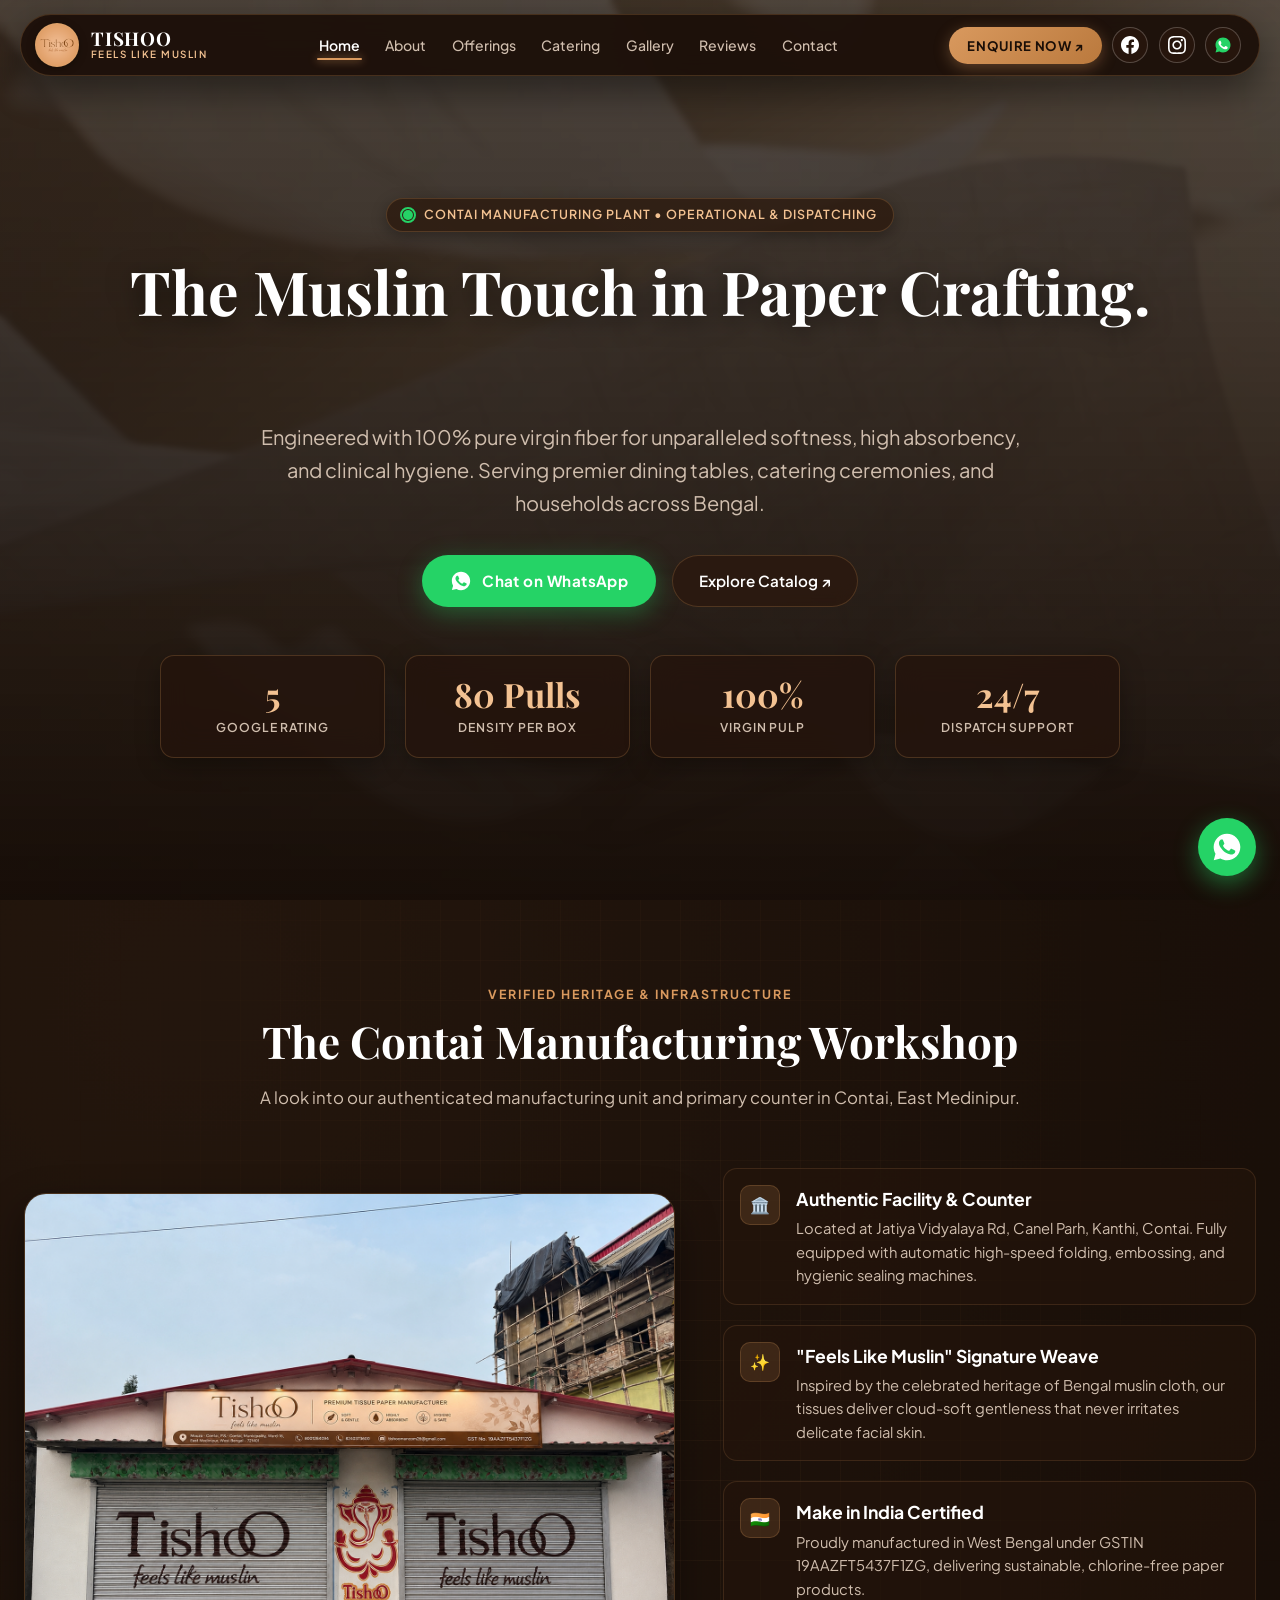
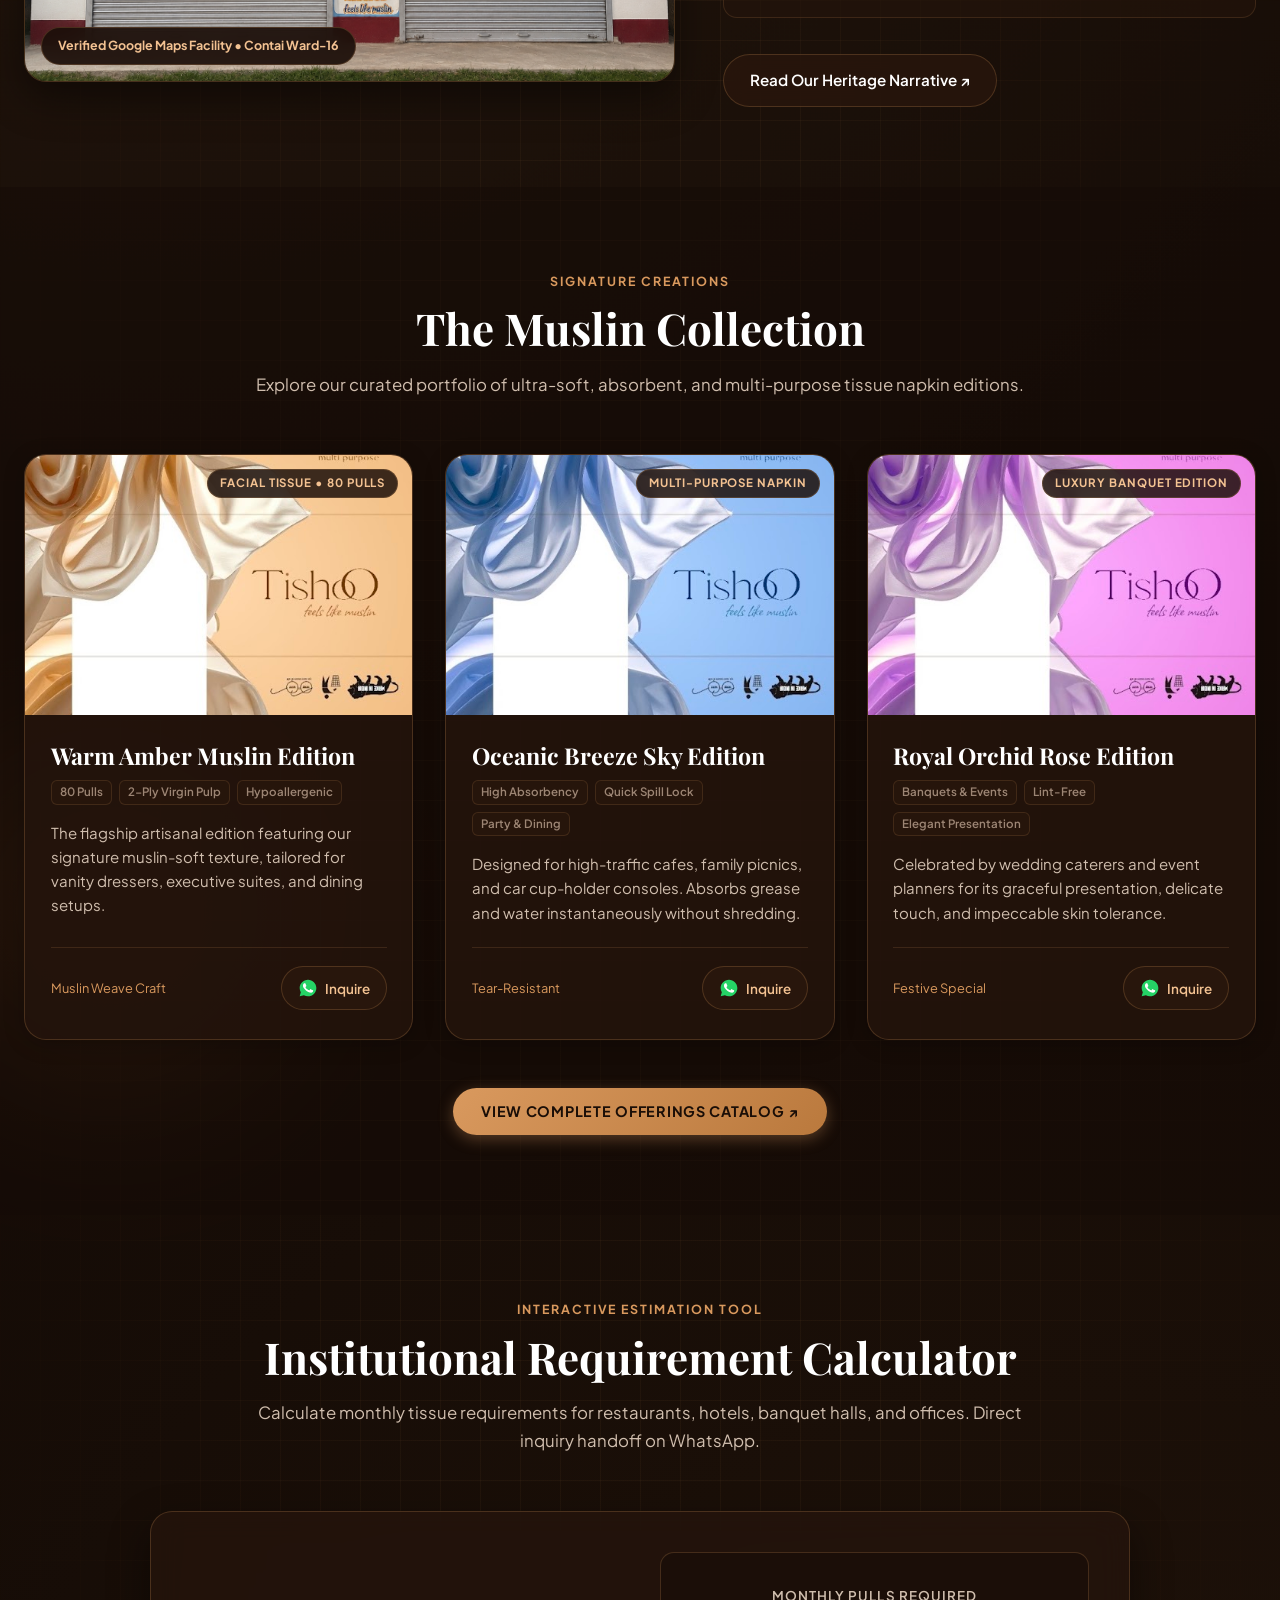
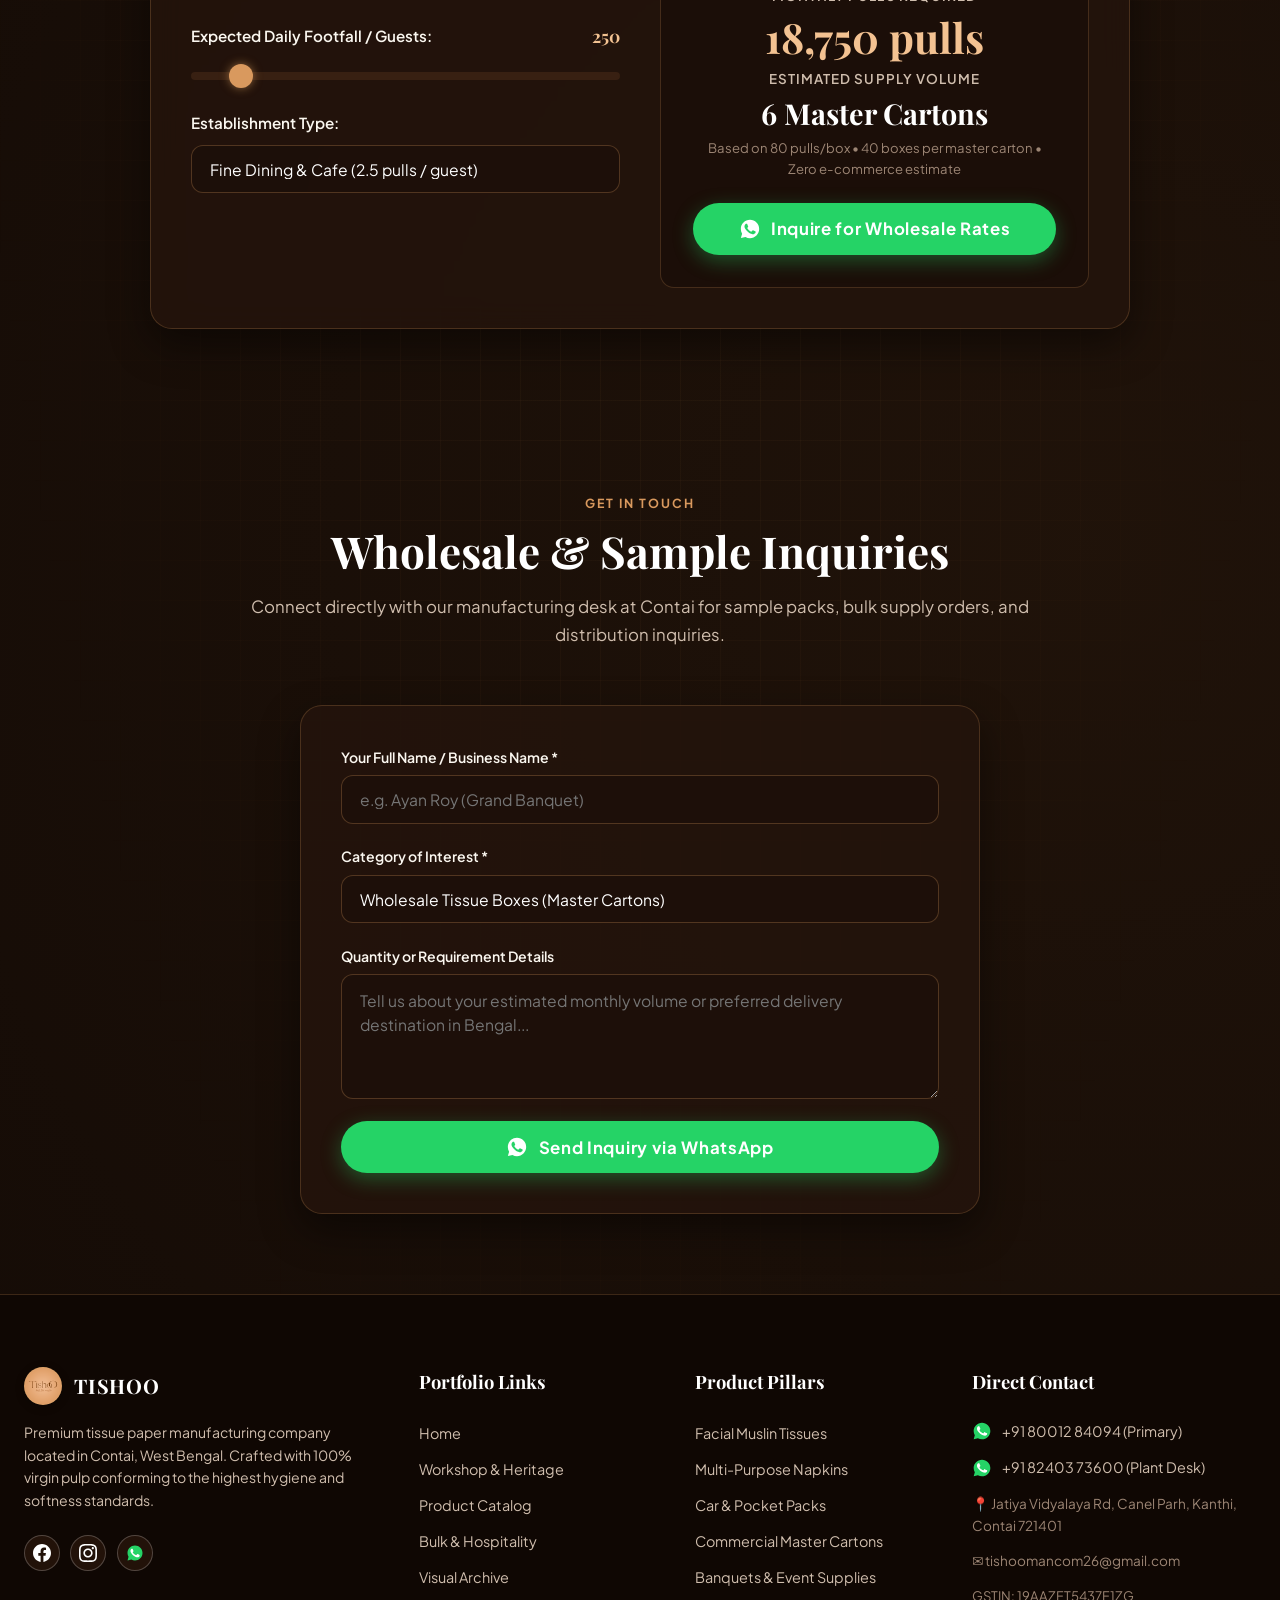
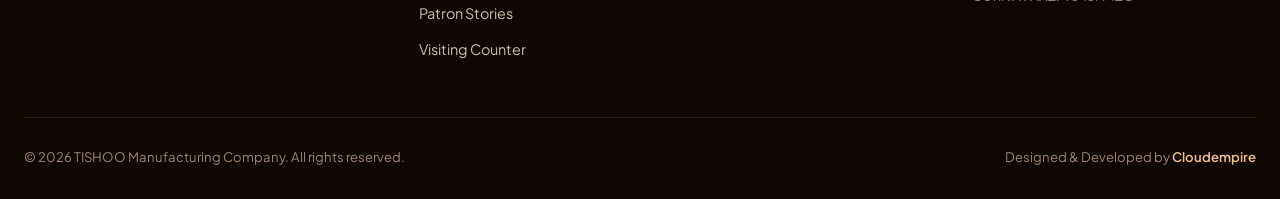
==== index.html @ ce449dcf "feat: complete multi-page portfolio for TISHOO Manufacturing Company Contai" ====
<!DOCTYPE html>
<html lang="en">
<head>
  <meta charset="UTF-8">
  <meta name="viewport" content="width=device-width, initial-scale=1.0">
  <title>Home | TISHOO - Feels Like Muslin</title>
  <meta name="description" content="TISHOO Manufacturing Company - Premium Tissue Paper & Napkin Manufacturer in Contai, West Bengal. Soft & Gentle, Highly Absorbent, Hygienic & Safe.">
  
  <!-- Multi-Resolution Favicon Suite -->
  <link rel="icon" type="image/svg+xml" href="assets/images/favicon.svg">
  <link rel="icon" type="image/png" sizes="32x32" href="assets/images/favicon-32x32.png">
  <link rel="shortcut icon" href="assets/images/favicon.ico">
  <link rel="apple-touch-icon" sizes="180x180" href="assets/images/apple-touch-icon.png">

  <!-- Google Fonts -->
  <link rel="preconnect" href="https://fonts.googleapis.com">
  <link rel="preconnect" href="https://fonts.gstatic.com" crossorigin>
  <link href="https://fonts.googleapis.com/css2?family=Caveat:wght@600&family=Playfair+Display:ital,wght@0,600;0,700;1,500&family=Plus+Jakarta+Sans:wght@400;500;600;700&display=swap" rel="stylesheet">

  <link rel="stylesheet" href="style.css">
</head>
<body>
  <!-- Ambient Glow & Circuit Grid Mesh -->
  <div class="abstract-bg-container">
    <div class="abstract-orb abstract-orb-1"></div>
    <div class="abstract-orb abstract-orb-2"></div>
    <div class="abstract-tech-grid"></div>
  </div>

  <!-- TheDivine Floating Pill Navbar -->
  <header class="site-header">
    <div class="header-inner">
      <a href="index.html" class="site-brand">
        <div class="brand-emblem">
          <img src="assets/images/logo.png" alt="TISHOO Brand Emblem" width="44" height="44">
        </div>
        <div class="brand-text">
          <span class="brand-title">TISHOO</span>
          <span class="brand-sub">Feels Like Muslin</span>
        </div>
      </a>

      <nav>
        <ul class="nav-links">
          <li><a href="index.html" class="nav-link active">Home</a></li>
          <li><a href="about.html" class="nav-link ">About</a></li>
          <li><a href="offerings.html" class="nav-link ">Offerings</a></li>
          <li><a href="catering.html" class="nav-link ">Catering</a></li>
          <li><a href="gallery.html" class="nav-link ">Gallery</a></li>
          <li><a href="reviews.html" class="nav-link ">Reviews</a></li>
          <li><a href="contact.html" class="nav-link ">Contact</a></li>
        </ul>
      </nav>

      <div class="header-actions">
        <a href="https://wa.me/918001284094?text=Namaste%20Tishoo!%20I%20would%20like%20to%20enquire%20about%20your%20products." class="btn-cta-pill" target="_blank" rel="noopener">ENQUIRE NOW ↗</a>
        <a href="https://www.facebook.com/people/Tishoo-Manufacturing-Company/61588180570720/" class="social-circle-btn" target="_blank" rel="noopener" aria-label="Facebook">
          <svg width="18" height="18" viewBox="0 0 24 24" fill="currentColor">
  <path d="M24 12.073c0-6.627-5.373-12-12-12s-12 5.373-12 12c0 5.99 4.388 10.954 10.125 11.854v-8.385H7.078v-3.47h3.047V9.43c0-3.007 1.792-4.669 4.533-4.669 1.312 0 2.686.235 2.686.235v2.953H15.83c-1.491 0-1.956.925-1.956 1.874v2.25h3.328l-.532 3.47h-2.796v8.385C19.612 23.027 24 18.062 24 12.073z"/>
</svg>
        </a>
        <a href="https://www.instagram.com/tishoo2026/" class="social-circle-btn" target="_blank" rel="noopener" aria-label="Instagram">
          <svg width="18" height="18" viewBox="0 0 24 24" fill="currentColor">
  <path d="M12 2.163c3.204 0 3.584.012 4.85.07 3.252.148 4.771 1.691 4.919 4.919.058 1.265.069 1.645.069 4.849 0 3.205-.012 3.584-.069 4.849-.149 3.225-1.664 4.771-4.919 4.919-1.266.058-1.644.07-4.85.07-3.204 0-3.584-.012-4.849-.07-3.26-.149-4.771-1.699-4.919-4.92-.058-1.265-.07-1.644-.07-4.849 0-3.204.013-3.583.07-4.849.149-3.227 1.664-4.771 4.919-4.919 1.266-.057 1.645-.069 4.849-.069zm0-2.163c-3.259 0-3.667.014-4.947.072-4.358.2-6.78 2.618-6.98 6.98-.059 1.281-.073 1.689-.073 4.948 0 3.259.014 3.668.072 4.948.2 4.358 2.618 6.78 6.98 6.98 1.281.058 1.689.072 4.948.072 3.259 0 3.668-.014 4.948-.072 4.354-.2 6.782-2.618 6.979-6.98.059-1.28.073-1.689.073-4.948 0-3.259-.014-3.667-.072-4.947-.196-4.354-2.617-6.78-6.979-6.98-1.281-.059-1.69-.073-4.949-.073zm0 5.838c-3.403 0-6.162 2.759-6.162 6.162s2.759 6.163 6.162 6.163 6.162-2.759 6.162-6.163c0-3.403-2.759-6.162-6.162-6.162zm0 10.162c-2.209 0-4-1.79-4-4 0-2.209 1.791-4 4-4s4 1.791 4 4c0 2.21-1.791 4-4 4zm6.406-11.845c-.796 0-1.441.645-1.441 1.44s.645 1.44 1.441 1.44c.795 0 1.439-.645 1.439-1.44s-.644-1.44-1.439-1.44z"/>
</svg>
        </a>
        <a href="https://wa.me/918001284094" class="social-circle-btn" target="_blank" rel="noopener" aria-label="WhatsApp">
          <svg width="20" height="20" viewBox="0 0 24 24" fill="none" xmlns="http://www.w3.org/2000/svg">
  <path fill-rule="evenodd" clip-rule="evenodd" d="M12 2C6.48 2 2 6.48 2 12C2 13.85 2.5 15.58 3.37 17.07L2.05 21.95L7.07 20.65C8.52 21.51 10.2 22 12 22C17.52 22 22 17.52 22 12C22 6.48 17.52 2 12 2Z" fill="#25D366"/>
  <path d="M17.47 14.38C17.17 14.23 15.69 13.5 15.42 13.4C15.14 13.3 14.94 13.25 14.74 13.55C14.54 13.85 13.97 14.53 13.8 14.73C13.63 14.93 13.46 14.95 13.16 14.8C12.86 14.65 11.9 14.34 10.76 13.32C9.88 12.53 9.28 11.55 9.11 11.25C8.94 10.95 9.09 10.79 9.24 10.64C9.38 10.5 9.54 10.29 9.69 10.12C9.84 9.95 9.89 9.82 9.99 9.62C10.09 9.42 10.04 9.25 9.97 9.1C9.89 8.95 9.29 7.48 9.04 6.88C8.8 6.3 8.56 6.38 8.38 6.37C8.21 6.36 8.01 6.36 7.81 6.36C7.61 6.36 7.29 6.43 7.01 6.73C6.74 7.03 5.96 7.76 5.96 9.24C5.96 10.72 7.04 12.14 7.19 12.34C7.34 12.54 9.31 15.58 12.33 16.88C13.05 17.19 13.61 17.38 14.05 17.52C14.77 17.75 15.43 17.72 15.95 17.64C16.53 17.55 17.74 16.9 17.99 16.2C18.24 15.5 18.24 14.9 18.17 14.78C18.09 14.65 17.89 14.58 17.59 14.43L17.47 14.38Z" fill="#FFFFFF"/>
</svg>
        </a>
        <button class="mobile-toggle" aria-label="Toggle Navigation">☰</button>
      </div>
    </div>
  </header>

  <!-- Hero Section with 16:9 Landscape Video (top: 0, zero top white band) -->
  <section class="hero-section">
    <div class="hero-video-wrap">
      <video autoplay muted loop playsinline poster="assets/images/hero-poster.jpg">
        <source src="assets/videos/hero.mp4" type="video/mp4">
      </video>
    </div>
    <div class="hero-overlay"></div>

    <div class="hero-content">
      <div class="hero-badge">
        <span class="live-beacon"></span>
        <span>Contai Manufacturing Plant &bull; Operational &amp; Dispatching</span>
      </div>

      <h1 class="hero-title">
        The Muslin Touch in Paper Crafting.<br>
        <span class="dynamic-rotator">Feels Like Muslin</span>
      </h1>

      <p class="hero-subtitle">
        Engineered with 100% pure virgin fiber for unparalleled softness, high absorbency, and clinical hygiene. Serving premier dining tables, catering ceremonies, and households across Bengal.
      </p>

      <div class="hero-actions">
        <a href="https://wa.me/918001284094?text=Namaste%20Tishoo!%20I%20would%20like%20to%20request%20samples%20and%20wholesale%20details." class="btn-hero-primary" target="_blank" rel="noopener">
          <svg width="22" height="22" viewBox="0 0 24 24" fill="none" xmlns="http://www.w3.org/2000/svg">
  <path fill-rule="evenodd" clip-rule="evenodd" d="M12 2C6.48 2 2 6.48 2 12C2 13.85 2.5 15.58 3.37 17.07L2.05 21.95L7.07 20.65C8.52 21.51 10.2 22 12 22C17.52 22 22 17.52 22 12C22 6.48 17.52 2 12 2Z" fill="#FFFFFF"/>
  <path d="M17.47 14.38C17.17 14.23 15.69 13.5 15.42 13.4C15.14 13.3 14.94 13.25 14.74 13.55C14.54 13.85 13.97 14.53 13.8 14.73C13.63 14.93 13.46 14.95 13.16 14.8C12.86 14.65 11.9 14.34 10.76 13.32C9.88 12.53 9.28 11.55 9.11 11.25C8.94 10.95 9.09 10.79 9.24 10.64C9.38 10.5 9.54 10.29 9.69 10.12C9.84 9.95 9.89 9.82 9.99 9.62C10.09 9.42 10.04 9.25 9.97 9.1C9.89 8.95 9.29 7.48 9.04 6.88C8.8 6.3 8.56 6.38 8.38 6.37C8.21 6.36 8.01 6.36 7.81 6.36C7.61 6.36 7.29 6.43 7.01 6.73C6.74 7.03 5.96 7.76 5.96 9.24C5.96 10.72 7.04 12.14 7.19 12.34C7.34 12.54 9.31 15.58 12.33 16.88C13.05 17.19 13.61 17.38 14.05 17.52C14.77 17.75 15.43 17.72 15.95 17.64C16.53 17.55 17.74 16.9 17.99 16.2C18.24 15.5 18.24 14.9 18.17 14.78C18.09 14.65 17.89 14.58 17.59 14.43L17.47 14.38Z" fill="#25D366"/>
</svg>
          <span>Chat on WhatsApp</span>
        </a>
        <a href="offerings.html" class="btn-hero-secondary">
          <span>Explore Catalog ↗</span>
        </a>
      </div>

      <!-- Compact 2x2 on Mobile, 4-Col Desktop Telemetry -->
      <div class="hero-telemetry">
        <div class="telemetry-card">
          <div class="telemetry-number stat-counter" data-target="5.0" data-suffix="">5.0</div>
          <div class="telemetry-label">Google Rating</div>
        </div>
        <div class="telemetry-card">
          <div class="telemetry-number stat-counter" data-target="80" data-suffix=" Pulls">80 Pulls</div>
          <div class="telemetry-label">Density Per Box</div>
        </div>
        <div class="telemetry-card">
          <div class="telemetry-number stat-counter" data-target="100" data-suffix="%">100%</div>
          <div class="telemetry-label">Virgin Pulp</div>
        </div>
        <div class="telemetry-card">
          <div class="telemetry-number stat-counter" data-target="24" data-suffix="/7">24/7</div>
          <div class="telemetry-label">Dispatch Support</div>
        </div>
      </div>
    </div>
  </section>

  <!-- Heritage Workshop Centerpiece Section -->
  <section class="section">
    <div class="section-header">
      <span class="section-kicker">Verified Heritage &amp; Infrastructure</span>
      <h2 class="section-title">The Contai Manufacturing Workshop</h2>
      <p class="section-desc">
        A look into our authenticated manufacturing unit and primary counter in Contai, East Medinipur.
      </p>
    </div>

    <div class="heritage-grid">
      <div class="heritage-media">
        <img src="assets/images/storefront-facade.jpg" alt="TISHOO Contai Manufacturing Facility" width="1600" height="1200" loading="lazy">
        <div class="heritage-badge">Verified Google Maps Facility &bull; Contai Ward-16</div>
      </div>

      <div class="heritage-info">
        <div class="info-pill-item">
          <div class="info-pill-icon">🏛️</div>
          <div>
            <h4 style="color: #fff; font-size: 1.1rem; margin-bottom: 0.25rem;">Authentic Facility &amp; Counter</h4>
            <p style="color: var(--color-text-muted); font-size: 0.92rem;">
              Located at Jatiya Vidyalaya Rd, Canel Parh, Kanthi, Contai. Fully equipped with automatic high-speed folding, embossing, and hygienic sealing machines.
            </p>
          </div>
        </div>

        <div class="info-pill-item">
          <div class="info-pill-icon">✨</div>
          <div>
            <h4 style="color: #fff; font-size: 1.1rem; margin-bottom: 0.25rem;">"Feels Like Muslin" Signature Weave</h4>
            <p style="color: var(--color-text-muted); font-size: 0.92rem;">
              Inspired by the celebrated heritage of Bengal muslin cloth, our tissues deliver cloud-soft gentleness that never irritates delicate facial skin.
            </p>
          </div>
        </div>

        <div class="info-pill-item">
          <div class="info-pill-icon">🇮🇳</div>
          <div>
            <h4 style="color: #fff; font-size: 1.1rem; margin-bottom: 0.25rem;">Make in India Certified</h4>
            <p style="color: var(--color-text-muted); font-size: 0.92rem;">
              Proudly manufactured in West Bengal under GSTIN 19AAZFT5437F1ZG, delivering sustainable, chlorine-free paper products.
            </p>
          </div>
        </div>

        <div style="margin-top: 1rem;">
          <a href="about.html" class="btn-hero-secondary" style="display: inline-flex;">Read Our Heritage Narrative ↗</a>
        </div>
      </div>
    </div>
  </section>

  <!-- Signature Offerings Teaser Grid -->
  <section class="section" style="background: rgba(20, 11, 6, 0.5);">
    <div class="section-header">
      <span class="section-kicker">Signature Creations</span>
      <h2 class="section-title">The Muslin Collection</h2>
      <p class="section-desc">
        Explore our curated portfolio of ultra-soft, absorbent, and multi-purpose tissue napkin editions.
      </p>
    </div>

    <div class="portfolio-grid">
      <!-- Card 1 -->
      <div class="portfolio-card" data-category="facial">
        <div class="card-media-wrap">
          <img src="assets/images/packaging-warm-amber.jpg" alt="Warm Muslin Amber Edition" loading="lazy">
          <span class="card-tag">Facial Tissue &bull; 80 Pulls</span>
        </div>
        <div class="card-body">
          <h3 class="card-title">Warm Amber Muslin Edition</h3>
          <div class="card-spec-pills">
            <span class="spec-pill">80 Pulls</span>
            <span class="spec-pill">2-Ply Virgin Pulp</span>
            <span class="spec-pill">Hypoallergenic</span>
          </div>
          <p class="card-desc">
            The flagship artisanal edition featuring our signature muslin-soft texture, tailored for vanity dressers, executive suites, and dining setups.
          </p>
          <div class="card-footer">
            <span style="font-size: 0.8rem; color: var(--color-accent);">Muslin Weave Craft</span>
            <a href="https://wa.me/918001284094?text=Namaste%20Tishoo!%20I%20am%20interested%20in%20the%20Warm%20Amber%20Muslin%20Edition." class="btn-card-inquire" target="_blank" rel="noopener">
              <svg width="20" height="20" viewBox="0 0 24 24" fill="none" xmlns="http://www.w3.org/2000/svg">
  <path fill-rule="evenodd" clip-rule="evenodd" d="M12 2C6.48 2 2 6.48 2 12C2 13.85 2.5 15.58 3.37 17.07L2.05 21.95L7.07 20.65C8.52 21.51 10.2 22 12 22C17.52 22 22 17.52 22 12C22 6.48 17.52 2 12 2Z" fill="#25D366"/>
  <path d="M17.47 14.38C17.17 14.23 15.69 13.5 15.42 13.4C15.14 13.3 14.94 13.25 14.74 13.55C14.54 13.85 13.97 14.53 13.8 14.73C13.63 14.93 13.46 14.95 13.16 14.8C12.86 14.65 11.9 14.34 10.76 13.32C9.88 12.53 9.28 11.55 9.11 11.25C8.94 10.95 9.09 10.79 9.24 10.64C9.38 10.5 9.54 10.29 9.69 10.12C9.84 9.95 9.89 9.82 9.99 9.62C10.09 9.42 10.04 9.25 9.97 9.1C9.89 8.95 9.29 7.48 9.04 6.88C8.8 6.3 8.56 6.38 8.38 6.37C8.21 6.36 8.01 6.36 7.81 6.36C7.61 6.36 7.29 6.43 7.01 6.73C6.74 7.03 5.96 7.76 5.96 9.24C5.96 10.72 7.04 12.14 7.19 12.34C7.34 12.54 9.31 15.58 12.33 16.88C13.05 17.19 13.61 17.38 14.05 17.52C14.77 17.75 15.43 17.72 15.95 17.64C16.53 17.55 17.74 16.9 17.99 16.2C18.24 15.5 18.24 14.9 18.17 14.78C18.09 14.65 17.89 14.58 17.59 14.43L17.47 14.38Z" fill="#FFFFFF"/>
</svg>
              <span>Inquire</span>
            </a>
          </div>
        </div>
      </div>

      <!-- Card 2 -->
      <div class="portfolio-card" data-category="napkin">
        <div class="card-media-wrap">
          <img src="assets/images/packaging-oceanic-blue.jpg" alt="Oceanic Breeze Edition" loading="lazy">
          <span class="card-tag">Multi-Purpose Napkin</span>
        </div>
        <div class="card-body">
          <h3 class="card-title">Oceanic Breeze Sky Edition</h3>
          <div class="card-spec-pills">
            <span class="spec-pill">High Absorbency</span>
            <span class="spec-pill">Quick Spill Lock</span>
            <span class="spec-pill">Party &amp; Dining</span>
          </div>
          <p class="card-desc">
            Designed for high-traffic cafes, family picnics, and car cup-holder consoles. Absorbs grease and water instantaneously without shredding.
          </p>
          <div class="card-footer">
            <span style="font-size: 0.8rem; color: var(--color-accent);">Tear-Resistant</span>
            <a href="https://wa.me/918001284094?text=Namaste%20Tishoo!%20I%20am%20interested%20in%20the%20Oceanic%20Breeze%20Edition." class="btn-card-inquire" target="_blank" rel="noopener">
              <svg width="20" height="20" viewBox="0 0 24 24" fill="none" xmlns="http://www.w3.org/2000/svg">
  <path fill-rule="evenodd" clip-rule="evenodd" d="M12 2C6.48 2 2 6.48 2 12C2 13.85 2.5 15.58 3.37 17.07L2.05 21.95L7.07 20.65C8.52 21.51 10.2 22 12 22C17.52 22 22 17.52 22 12C22 6.48 17.52 2 12 2Z" fill="#25D366"/>
  <path d="M17.47 14.38C17.17 14.23 15.69 13.5 15.42 13.4C15.14 13.3 14.94 13.25 14.74 13.55C14.54 13.85 13.97 14.53 13.8 14.73C13.63 14.93 13.46 14.95 13.16 14.8C12.86 14.65 11.9 14.34 10.76 13.32C9.88 12.53 9.28 11.55 9.11 11.25C8.94 10.95 9.09 10.79 9.24 10.64C9.38 10.5 9.54 10.29 9.69 10.12C9.84 9.95 9.89 9.82 9.99 9.62C10.09 9.42 10.04 9.25 9.97 9.1C9.89 8.95 9.29 7.48 9.04 6.88C8.8 6.3 8.56 6.38 8.38 6.37C8.21 6.36 8.01 6.36 7.81 6.36C7.61 6.36 7.29 6.43 7.01 6.73C6.74 7.03 5.96 7.76 5.96 9.24C5.96 10.72 7.04 12.14 7.19 12.34C7.34 12.54 9.31 15.58 12.33 16.88C13.05 17.19 13.61 17.38 14.05 17.52C14.77 17.75 15.43 17.72 15.95 17.64C16.53 17.55 17.74 16.9 17.99 16.2C18.24 15.5 18.24 14.9 18.17 14.78C18.09 14.65 17.89 14.58 17.59 14.43L17.47 14.38Z" fill="#FFFFFF"/>
</svg>
              <span>Inquire</span>
            </a>
          </div>
        </div>
      </div>

      <!-- Card 3 -->
      <div class="portfolio-card" data-category="bulk">
        <div class="card-media-wrap">
          <img src="assets/images/packaging-orchid-pink.jpg" alt="Royal Orchid Edition" loading="lazy">
          <span class="card-tag">Luxury Banquet Edition</span>
        </div>
        <div class="card-body">
          <h3 class="card-title">Royal Orchid Rose Edition</h3>
          <div class="card-spec-pills">
            <span class="spec-pill">Banquets &amp; Events</span>
            <span class="spec-pill">Lint-Free</span>
            <span class="spec-pill">Elegant Presentation</span>
          </div>
          <p class="card-desc">
            Celebrated by wedding caterers and event planners for its graceful presentation, delicate touch, and impeccable skin tolerance.
          </p>
          <div class="card-footer">
            <span style="font-size: 0.8rem; color: var(--color-accent);">Festive Special</span>
            <a href="https://wa.me/918001284094?text=Namaste%20Tishoo!%20I%20am%20interested%20in%20the%20Royal%20Orchid%20Edition." class="btn-card-inquire" target="_blank" rel="noopener">
              <svg width="20" height="20" viewBox="0 0 24 24" fill="none" xmlns="http://www.w3.org/2000/svg">
  <path fill-rule="evenodd" clip-rule="evenodd" d="M12 2C6.48 2 2 6.48 2 12C2 13.85 2.5 15.58 3.37 17.07L2.05 21.95L7.07 20.65C8.52 21.51 10.2 22 12 22C17.52 22 22 17.52 22 12C22 6.48 17.52 2 12 2Z" fill="#25D366"/>
  <path d="M17.47 14.38C17.17 14.23 15.69 13.5 15.42 13.4C15.14 13.3 14.94 13.25 14.74 13.55C14.54 13.85 13.97 14.53 13.8 14.73C13.63 14.93 13.46 14.95 13.16 14.8C12.86 14.65 11.9 14.34 10.76 13.32C9.88 12.53 9.28 11.55 9.11 11.25C8.94 10.95 9.09 10.79 9.24 10.64C9.38 10.5 9.54 10.29 9.69 10.12C9.84 9.95 9.89 9.82 9.99 9.62C10.09 9.42 10.04 9.25 9.97 9.1C9.89 8.95 9.29 7.48 9.04 6.88C8.8 6.3 8.56 6.38 8.38 6.37C8.21 6.36 8.01 6.36 7.81 6.36C7.61 6.36 7.29 6.43 7.01 6.73C6.74 7.03 5.96 7.76 5.96 9.24C5.96 10.72 7.04 12.14 7.19 12.34C7.34 12.54 9.31 15.58 12.33 16.88C13.05 17.19 13.61 17.38 14.05 17.52C14.77 17.75 15.43 17.72 15.95 17.64C16.53 17.55 17.74 16.9 17.99 16.2C18.24 15.5 18.24 14.9 18.17 14.78C18.09 14.65 17.89 14.58 17.59 14.43L17.47 14.38Z" fill="#FFFFFF"/>
</svg>
              <span>Inquire</span>
            </a>
          </div>
        </div>
      </div>
    </div>

    <div style="text-align: center; margin-top: 3rem;">
      <a href="offerings.html" class="btn-cta-pill" style="display: inline-flex; padding: 12px 28px; font-size: 0.9rem;">View Complete Offerings Catalog ↗</a>
    </div>
  </section>

  <!-- Interactive Value & Requirement Calculator (Pure Portfolio - Zero E-Commerce) -->
  <section class="section">
    <div class="section-header">
      <span class="section-kicker">Interactive Estimation Tool</span>
      <h2 class="section-title">Institutional Requirement Calculator</h2>
      <p class="section-desc">
        Calculate monthly tissue requirements for restaurants, hotels, banquet halls, and offices. Direct inquiry handoff on WhatsApp.
      </p>
    </div>

    <div class="calc-widget-container">
      <div class="calc-grid">
        <div>
          <div class="calc-control-group">
            <label class="calc-label" for="calcGuests">
              <span>Expected Daily Footfall / Guests:</span>
              <span class="calc-val-badge" id="calcGuestsVal">250</span>
            </label>
            <input type="range" id="calcGuests" class="calc-slider" min="20" max="2500" step="10" value="250">
          </div>

          <div class="calc-control-group">
            <label class="calc-label" for="calcSetting">Establishment Type:</label>
            <select id="calcSetting" class="form-control form-select">
              <option value="2.5">Fine Dining &amp; Cafe (2.5 pulls / guest)</option>
              <option value="3.5">Wedding &amp; Banquet (3.5 pulls / guest)</option>
              <option value="1.5">Corporate Office (1.5 pulls / guest)</option>
              <option value="4.0">Fast Food / Street Diner (4.0 pulls / guest)</option>
            </select>
          </div>
        </div>

        <div class="calc-results-box">
          <div class="calc-result-title">Monthly Pulls Required</div>
          <div class="calc-result-number" id="calcResultPulls">18,750 pulls</div>
          <div class="calc-result-title">Estimated Supply Volume</div>
          <div class="calc-result-number" id="calcResultCases" style="font-size: 1.8rem; color: #fff;">6 Master Cartons</div>
          <p class="calc-result-note">Based on 80 pulls/box &bull; 40 boxes per master carton &bull; Zero e-commerce estimate</p>
          <a href="#" id="btnCalcInquire" class="btn-form-submit" style="display: inline-flex; text-decoration: none;" target="_blank" rel="noopener">
            <svg width="22" height="22" viewBox="0 0 24 24" fill="none" xmlns="http://www.w3.org/2000/svg">
  <path fill-rule="evenodd" clip-rule="evenodd" d="M12 2C6.48 2 2 6.48 2 12C2 13.85 2.5 15.58 3.37 17.07L2.05 21.95L7.07 20.65C8.52 21.51 10.2 22 12 22C17.52 22 22 17.52 22 12C22 6.48 17.52 2 12 2Z" fill="#FFFFFF"/>
  <path d="M17.47 14.38C17.17 14.23 15.69 13.5 15.42 13.4C15.14 13.3 14.94 13.25 14.74 13.55C14.54 13.85 13.97 14.53 13.8 14.73C13.63 14.93 13.46 14.95 13.16 14.8C12.86 14.65 11.9 14.34 10.76 13.32C9.88 12.53 9.28 11.55 9.11 11.25C8.94 10.95 9.09 10.79 9.24 10.64C9.38 10.5 9.54 10.29 9.69 10.12C9.84 9.95 9.89 9.82 9.99 9.62C10.09 9.42 10.04 9.25 9.97 9.1C9.89 8.95 9.29 7.48 9.04 6.88C8.8 6.3 8.56 6.38 8.38 6.37C8.21 6.36 8.01 6.36 7.81 6.36C7.61 6.36 7.29 6.43 7.01 6.73C6.74 7.03 5.96 7.76 5.96 9.24C5.96 10.72 7.04 12.14 7.19 12.34C7.34 12.54 9.31 15.58 12.33 16.88C13.05 17.19 13.61 17.38 14.05 17.52C14.77 17.75 15.43 17.72 15.95 17.64C16.53 17.55 17.74 16.9 17.99 16.2C18.24 15.5 18.24 14.9 18.17 14.78C18.09 14.65 17.89 14.58 17.59 14.43L17.47 14.38Z" fill="#25D366"/>
</svg>
            <span>Inquire for Wholesale Rates</span>
          </a>
        </div>
      </div>
    </div>
  </section>

  <!-- Quick Inquiry Form Section -->
  <section class="section">
    <div class="section-header">
      <span class="section-kicker">Get in Touch</span>
      <h2 class="section-title">Wholesale &amp; Sample Inquiries</h2>
      <p class="section-desc">
        Connect directly with our manufacturing desk at Contai for sample packs, bulk supply orders, and distribution inquiries.
      </p>
    </div>

    <div class="form-shell">
      <form id="inquiryForm">
        <div class="form-group">
          <label class="form-label" for="formName">Your Full Name / Business Name *</label>
          <input type="text" id="formName" class="form-control" placeholder="e.g. Ayan Roy (Grand Banquet)" required>
        </div>

        <div class="form-group">
          <label class="form-label" for="formRequirement">Category of Interest *</label>
          <select id="formRequirement" class="form-control form-select">
            <option value="Wholesale Tissue Boxes">Wholesale Tissue Boxes (Master Cartons)</option>
            <option value="Restaurant & Cafe Supply">Restaurant &amp; Cafe Monthly Supply</option>
            <option value="Banquet & Wedding Orders">Banquet, Wedding &amp; Event Orders</option>
            <option value="Custom Brand Packaging">Custom Embossed / Branded Supply</option>
            <option value="Sample Pack Request">Sample Pack Request</option>
          </select>
        </div>

        <div class="form-group">
          <label class="form-label" for="formMessage">Quantity or Requirement Details</label>
          <textarea id="formMessage" class="form-control" placeholder="Tell us about your estimated monthly volume or preferred delivery destination in Bengal..."></textarea>
        </div>

        <button type="submit" class="btn-form-submit">
          <svg width="22" height="22" viewBox="0 0 24 24" fill="none" xmlns="http://www.w3.org/2000/svg">
  <path fill-rule="evenodd" clip-rule="evenodd" d="M12 2C6.48 2 2 6.48 2 12C2 13.85 2.5 15.58 3.37 17.07L2.05 21.95L7.07 20.65C8.52 21.51 10.2 22 12 22C17.52 22 22 17.52 22 12C22 6.48 17.52 2 12 2Z" fill="#FFFFFF"/>
  <path d="M17.47 14.38C17.17 14.23 15.69 13.5 15.42 13.4C15.14 13.3 14.94 13.25 14.74 13.55C14.54 13.85 13.97 14.53 13.8 14.73C13.63 14.93 13.46 14.95 13.16 14.8C12.86 14.65 11.9 14.34 10.76 13.32C9.88 12.53 9.28 11.55 9.11 11.25C8.94 10.95 9.09 10.79 9.24 10.64C9.38 10.5 9.54 10.29 9.69 10.12C9.84 9.95 9.89 9.82 9.99 9.62C10.09 9.42 10.04 9.25 9.97 9.1C9.89 8.95 9.29 7.48 9.04 6.88C8.8 6.3 8.56 6.38 8.38 6.37C8.21 6.36 8.01 6.36 7.81 6.36C7.61 6.36 7.29 6.43 7.01 6.73C6.74 7.03 5.96 7.76 5.96 9.24C5.96 10.72 7.04 12.14 7.19 12.34C7.34 12.54 9.31 15.58 12.33 16.88C13.05 17.19 13.61 17.38 14.05 17.52C14.77 17.75 15.43 17.72 15.95 17.64C16.53 17.55 17.74 16.9 17.99 16.2C18.24 15.5 18.24 14.9 18.17 14.78C18.09 14.65 17.89 14.58 17.59 14.43L17.47 14.38Z" fill="#25D366"/>
</svg>
          <span>Send Inquiry via WhatsApp</span>
        </button>
      </form>
    </div>
  </section>

  <!-- Floating WhatsApp High-Contrast Pill -->
  <a href="https://wa.me/918001284094?text=Namaste%20Tishoo!%20I%20am%20visiting%20your%20website%20and%20would%20like%20to%20connect." class="floating-wa-btn" target="_blank" rel="noopener" aria-label="Chat on WhatsApp">
    <svg width="22" height="22" viewBox="0 0 24 24" fill="none" xmlns="http://www.w3.org/2000/svg">
  <path fill-rule="evenodd" clip-rule="evenodd" d="M12 2C6.48 2 2 6.48 2 12C2 13.85 2.5 15.58 3.37 17.07L2.05 21.95L7.07 20.65C8.52 21.51 10.2 22 12 22C17.52 22 22 17.52 22 12C22 6.48 17.52 2 12 2Z" fill="#FFFFFF"/>
  <path d="M17.47 14.38C17.17 14.23 15.69 13.5 15.42 13.4C15.14 13.3 14.94 13.25 14.74 13.55C14.54 13.85 13.97 14.53 13.8 14.73C13.63 14.93 13.46 14.95 13.16 14.8C12.86 14.65 11.9 14.34 10.76 13.32C9.88 12.53 9.28 11.55 9.11 11.25C8.94 10.95 9.09 10.79 9.24 10.64C9.38 10.5 9.54 10.29 9.69 10.12C9.84 9.95 9.89 9.82 9.99 9.62C10.09 9.42 10.04 9.25 9.97 9.1C9.89 8.95 9.29 7.48 9.04 6.88C8.8 6.3 8.56 6.38 8.38 6.37C8.21 6.36 8.01 6.36 7.81 6.36C7.61 6.36 7.29 6.43 7.01 6.73C6.74 7.03 5.96 7.76 5.96 9.24C5.96 10.72 7.04 12.14 7.19 12.34C7.34 12.54 9.31 15.58 12.33 16.88C13.05 17.19 13.61 17.38 14.05 17.52C14.77 17.75 15.43 17.72 15.95 17.64C16.53 17.55 17.74 16.9 17.99 16.2C18.24 15.5 18.24 14.9 18.17 14.78C18.09 14.65 17.89 14.58 17.59 14.43L17.47 14.38Z" fill="#25D366"/>
</svg>
  </a>

  <!-- Site Footer -->
  <footer class="site-footer">
    <div class="footer-inner">
      <div class="footer-col">
        <a href="index.html" class="footer-brand">
          <div class="brand-emblem" style="width: 38px; height: 38px;">
            <img src="assets/images/logo.png" alt="TISHOO Emblem" width="38" height="38">
          </div>
          <span class="brand-title" style="font-size: 1.25rem;">TISHOO</span>
        </a>
        <p class="footer-tagline">
          Premium tissue paper manufacturing company located in Contai, West Bengal. Crafted with 100% virgin pulp conforming to the highest hygiene and softness standards.
        </p>
        <div style="display: flex; gap: 0.65rem; margin-top: 0.5rem;">
          <a href="https://www.facebook.com/people/Tishoo-Manufacturing-Company/61588180570720/" class="social-circle-btn" target="_blank" rel="noopener" aria-label="Facebook">
            <svg width="18" height="18" viewBox="0 0 24 24" fill="currentColor">
  <path d="M24 12.073c0-6.627-5.373-12-12-12s-12 5.373-12 12c0 5.99 4.388 10.954 10.125 11.854v-8.385H7.078v-3.47h3.047V9.43c0-3.007 1.792-4.669 4.533-4.669 1.312 0 2.686.235 2.686.235v2.953H15.83c-1.491 0-1.956.925-1.956 1.874v2.25h3.328l-.532 3.47h-2.796v8.385C19.612 23.027 24 18.062 24 12.073z"/>
</svg>
          </a>
          <a href="https://www.instagram.com/tishoo2026/" class="social-circle-btn" target="_blank" rel="noopener" aria-label="Instagram">
            <svg width="18" height="18" viewBox="0 0 24 24" fill="currentColor">
  <path d="M12 2.163c3.204 0 3.584.012 4.85.07 3.252.148 4.771 1.691 4.919 4.919.058 1.265.069 1.645.069 4.849 0 3.205-.012 3.584-.069 4.849-.149 3.225-1.664 4.771-4.919 4.919-1.266.058-1.644.07-4.85.07-3.204 0-3.584-.012-4.849-.07-3.26-.149-4.771-1.699-4.919-4.92-.058-1.265-.07-1.644-.07-4.849 0-3.204.013-3.583.07-4.849.149-3.227 1.664-4.771 4.919-4.919 1.266-.057 1.645-.069 4.849-.069zm0-2.163c-3.259 0-3.667.014-4.947.072-4.358.2-6.78 2.618-6.98 6.98-.059 1.281-.073 1.689-.073 4.948 0 3.259.014 3.668.072 4.948.2 4.358 2.618 6.78 6.98 6.98 1.281.058 1.689.072 4.948.072 3.259 0 3.668-.014 4.948-.072 4.354-.2 6.782-2.618 6.979-6.98.059-1.28.073-1.689.073-4.948 0-3.259-.014-3.667-.072-4.947-.196-4.354-2.617-6.78-6.979-6.98-1.281-.059-1.69-.073-4.949-.073zm0 5.838c-3.403 0-6.162 2.759-6.162 6.162s2.759 6.163 6.162 6.163 6.162-2.759 6.162-6.163c0-3.403-2.759-6.162-6.162-6.162zm0 10.162c-2.209 0-4-1.79-4-4 0-2.209 1.791-4 4-4s4 1.791 4 4c0 2.21-1.791 4-4 4zm6.406-11.845c-.796 0-1.441.645-1.441 1.44s.645 1.44 1.441 1.44c.795 0 1.439-.645 1.439-1.44s-.644-1.44-1.439-1.44z"/>
</svg>
          </a>
          <a href="https://wa.me/918001284094" class="social-circle-btn" target="_blank" rel="noopener" aria-label="WhatsApp">
            <svg width="20" height="20" viewBox="0 0 24 24" fill="none" xmlns="http://www.w3.org/2000/svg">
  <path fill-rule="evenodd" clip-rule="evenodd" d="M12 2C6.48 2 2 6.48 2 12C2 13.85 2.5 15.58 3.37 17.07L2.05 21.95L7.07 20.65C8.52 21.51 10.2 22 12 22C17.52 22 22 17.52 22 12C22 6.48 17.52 2 12 2Z" fill="#25D366"/>
  <path d="M17.47 14.38C17.17 14.23 15.69 13.5 15.42 13.4C15.14 13.3 14.94 13.25 14.74 13.55C14.54 13.85 13.97 14.53 13.8 14.73C13.63 14.93 13.46 14.95 13.16 14.8C12.86 14.65 11.9 14.34 10.76 13.32C9.88 12.53 9.28 11.55 9.11 11.25C8.94 10.95 9.09 10.79 9.24 10.64C9.38 10.5 9.54 10.29 9.69 10.12C9.84 9.95 9.89 9.82 9.99 9.62C10.09 9.42 10.04 9.25 9.97 9.1C9.89 8.95 9.29 7.48 9.04 6.88C8.8 6.3 8.56 6.38 8.38 6.37C8.21 6.36 8.01 6.36 7.81 6.36C7.61 6.36 7.29 6.43 7.01 6.73C6.74 7.03 5.96 7.76 5.96 9.24C5.96 10.72 7.04 12.14 7.19 12.34C7.34 12.54 9.31 15.58 12.33 16.88C13.05 17.19 13.61 17.38 14.05 17.52C14.77 17.75 15.43 17.72 15.95 17.64C16.53 17.55 17.74 16.9 17.99 16.2C18.24 15.5 18.24 14.9 18.17 14.78C18.09 14.65 17.89 14.58 17.59 14.43L17.47 14.38Z" fill="#FFFFFF"/>
</svg>
          </a>
        </div>
      </div>

      <div class="footer-col">
        <h4 class="footer-heading">Portfolio Links</h4>
        <ul class="footer-nav">
          <li><a href="index.html">Home</a></li>
          <li><a href="about.html">Workshop & Heritage</a></li>
          <li><a href="offerings.html">Product Catalog</a></li>
          <li><a href="catering.html">Bulk & Hospitality</a></li>
          <li><a href="gallery.html">Visual Archive</a></li>
          <li><a href="reviews.html">Patron Stories</a></li>
          <li><a href="contact.html">Visiting Counter</a></li>
        </ul>
      </div>

      <div class="footer-col">
        <h4 class="footer-heading">Product Pillars</h4>
        <ul class="footer-nav">
          <li><a href="offerings.html">Facial Muslin Tissues</a></li>
          <li><a href="offerings.html">Multi-Purpose Napkins</a></li>
          <li><a href="offerings.html">Car & Pocket Packs</a></li>
          <li><a href="offerings.html">Commercial Master Cartons</a></li>
          <li><a href="catering.html">Banquets & Event Supplies</a></li>
        </ul>
      </div>

      <div class="footer-col">
        <h4 class="footer-heading">Direct Contact</h4>
        <div style="display: flex; flex-direction: column; gap: 0.85rem;">
          <a href="https://wa.me/918001284094" class="footer-contact-item" target="_blank" rel="noopener">
            <svg width="20" height="20" viewBox="0 0 24 24" fill="none" xmlns="http://www.w3.org/2000/svg">
  <path fill-rule="evenodd" clip-rule="evenodd" d="M12 2C6.48 2 2 6.48 2 12C2 13.85 2.5 15.58 3.37 17.07L2.05 21.95L7.07 20.65C8.52 21.51 10.2 22 12 22C17.52 22 22 17.52 22 12C22 6.48 17.52 2 12 2Z" fill="#25D366"/>
  <path d="M17.47 14.38C17.17 14.23 15.69 13.5 15.42 13.4C15.14 13.3 14.94 13.25 14.74 13.55C14.54 13.85 13.97 14.53 13.8 14.73C13.63 14.93 13.46 14.95 13.16 14.8C12.86 14.65 11.9 14.34 10.76 13.32C9.88 12.53 9.28 11.55 9.11 11.25C8.94 10.95 9.09 10.79 9.24 10.64C9.38 10.5 9.54 10.29 9.69 10.12C9.84 9.95 9.89 9.82 9.99 9.62C10.09 9.42 10.04 9.25 9.97 9.1C9.89 8.95 9.29 7.48 9.04 6.88C8.8 6.3 8.56 6.38 8.38 6.37C8.21 6.36 8.01 6.36 7.81 6.36C7.61 6.36 7.29 6.43 7.01 6.73C6.74 7.03 5.96 7.76 5.96 9.24C5.96 10.72 7.04 12.14 7.19 12.34C7.34 12.54 9.31 15.58 12.33 16.88C13.05 17.19 13.61 17.38 14.05 17.52C14.77 17.75 15.43 17.72 15.95 17.64C16.53 17.55 17.74 16.9 17.99 16.2C18.24 15.5 18.24 14.9 18.17 14.78C18.09 14.65 17.89 14.58 17.59 14.43L17.47 14.38Z" fill="#FFFFFF"/>
</svg>
            <span>+91 80012 84094 (Primary)</span>
          </a>
          <a href="https://wa.me/918240373600" class="footer-contact-item" target="_blank" rel="noopener">
            <svg width="20" height="20" viewBox="0 0 24 24" fill="none" xmlns="http://www.w3.org/2000/svg">
  <path fill-rule="evenodd" clip-rule="evenodd" d="M12 2C6.48 2 2 6.48 2 12C2 13.85 2.5 15.58 3.37 17.07L2.05 21.95L7.07 20.65C8.52 21.51 10.2 22 12 22C17.52 22 22 17.52 22 12C22 6.48 17.52 2 12 2Z" fill="#25D366"/>
  <path d="M17.47 14.38C17.17 14.23 15.69 13.5 15.42 13.4C15.14 13.3 14.94 13.25 14.74 13.55C14.54 13.85 13.97 14.53 13.8 14.73C13.63 14.93 13.46 14.95 13.16 14.8C12.86 14.65 11.9 14.34 10.76 13.32C9.88 12.53 9.28 11.55 9.11 11.25C8.94 10.95 9.09 10.79 9.24 10.64C9.38 10.5 9.54 10.29 9.69 10.12C9.84 9.95 9.89 9.82 9.99 9.62C10.09 9.42 10.04 9.25 9.97 9.1C9.89 8.95 9.29 7.48 9.04 6.88C8.8 6.3 8.56 6.38 8.38 6.37C8.21 6.36 8.01 6.36 7.81 6.36C7.61 6.36 7.29 6.43 7.01 6.73C6.74 7.03 5.96 7.76 5.96 9.24C5.96 10.72 7.04 12.14 7.19 12.34C7.34 12.54 9.31 15.58 12.33 16.88C13.05 17.19 13.61 17.38 14.05 17.52C14.77 17.75 15.43 17.72 15.95 17.64C16.53 17.55 17.74 16.9 17.99 16.2C18.24 15.5 18.24 14.9 18.17 14.78C18.09 14.65 17.89 14.58 17.59 14.43L17.47 14.38Z" fill="#FFFFFF"/>
</svg>
            <span>+91 82403 73600 (Plant Desk)</span>
          </a>
          <div class="footer-contact-item" style="color: var(--color-text-dim); font-size: 0.85rem;">
            <span>📍 Jatiya Vidyalaya Rd, Canel Parh, Kanthi, Contai 721401</span>
          </div>
          <div class="footer-contact-item" style="color: var(--color-text-dim); font-size: 0.85rem;">
            <span>✉️ tishoomancom26@gmail.com</span>
          </div>
          <div class="footer-contact-item" style="color: var(--color-text-dim); font-size: 0.82rem;">
            <span>GSTIN: 19AAZFT5437F1ZG</span>
          </div>
        </div>
      </div>
    </div>

    <div class="footer-bottom">
      <div>© 2026 TISHOO Manufacturing Company. All rights reserved.</div>
      <div>
        Designed & Developed by <a href="https://cloudempire.tech/" target="_blank" rel="noopener noreferrer">Cloudempire</a>
      </div>
    </div>
  </footer>

  <script src="script.js"></script>
</body>
</html>
---- style.css ----
/* ==========================================================================
   TISHOO MANUFACTURING COMPANY - OFFICIAL STYLESHEET
   Brand Palette: Warm Muslin Roasted Espresso, Amber Ochre & Silk Cream
   ========================================================================== */

:root {
  --color-bg: #140b06;
  --color-surface: #1e110a;
  --color-surface-card: rgba(36, 20, 12, 0.88);
  --color-surface-elevated: #2b180d;
  --color-border: rgba(217, 153, 94, 0.22);
  --color-border-glow: rgba(217, 153, 94, 0.45);
  --color-accent: #d9995e;
  --color-accent-light: #f3c292;
  --color-accent-dark: #a86c34;
  --color-text-main: #fbf7f0;
  --color-text-muted: #d0beae;
  --color-text-dim: #9c8574;
  --color-wa: #25D366;
  --color-wa-hover: #20ba59;

  --font-serif: 'Playfair Display', Georgia, serif;
  --font-sans: 'Plus Jakarta Sans', system-ui, -apple-system, sans-serif;
  --font-cursive: 'Caveat', cursive, sans-serif;

  --radius-sm: 8px;
  --radius-md: 14px;
  --radius-lg: 22px;
  --radius-pill: 9999px;

  --shadow-subtle: 0 4px 20px rgba(0, 0, 0, 0.25);
  --shadow-elevated: 0 16px 40px rgba(0, 0, 0, 0.45);
  --shadow-glow: 0 0 35px rgba(217, 153, 94, 0.25);
}

*, *::before, *::after {
  box-sizing: border-box;
  margin: 0;
  padding: 0;
}

html {
  scroll-behavior: smooth;
  font-size: 16px;
  background-color: var(--color-bg);
  color: var(--color-text-main);
  font-family: var(--font-sans);
  overflow-x: hidden;
}

body {
  min-height: 100vh;
  padding-top: 0 !important;
  margin: 0;
  background-color: var(--color-bg);
  background-image: 
    radial-gradient(circle at 15% 20%, rgba(217, 153, 94, 0.08) 0%, transparent 40%),
    radial-gradient(circle at 85% 75%, rgba(168, 108, 52, 0.08) 0%, transparent 40%);
  overflow-x: hidden;
  position: relative;
  line-height: 1.6;
}

/* ==========================================================================
   ABSTRACT GRAPHICS & BACKGROUND AMBIENCE
   ========================================================================== */
.abstract-bg-container {
  position: absolute;
  top: 0;
  left: 0;
  width: 100%;
  height: 100%;
  overflow: hidden;
  pointer-events: none;
  z-index: 1;
}

.abstract-orb {
  position: absolute;
  border-radius: 50%;
  filter: blur(80px);
  opacity: 0.28;
  pointer-events: none;
  animation: orbDriftSlow 20s infinite alternate ease-in-out;
}

.abstract-orb-1 {
  width: 480px;
  height: 480px;
  background: radial-gradient(circle, var(--color-accent) 0%, rgba(217, 153, 94, 0) 70%);
  top: 5%;
  right: -100px;
}

.abstract-orb-2 {
  width: 520px;
  height: 520px;
  background: radial-gradient(circle, #b86e30 0%, rgba(184, 110, 48, 0) 70%);
  top: 45%;
  left: -150px;
  animation-delay: -8s;
}

.abstract-tech-grid {
  position: absolute;
  inset: 0;
  background-size: 40px 40px;
  background-image: 
    linear-gradient(to right, rgba(217, 153, 94, 0.05) 1px, transparent 1px),
    linear-gradient(to bottom, rgba(217, 153, 94, 0.05) 1px, transparent 1px);
  mask-image: radial-gradient(ellipse 70% 60% at 50% 50%, #000 30%, transparent 80%);
  -webkit-mask-image: radial-gradient(ellipse 70% 60% at 50% 50%, #000 30%, transparent 80%);
  pointer-events: none;
}

@keyframes orbDriftSlow {
  0% { transform: translate(0, 0) scale(1); }
  50% { transform: translate(-30px, 40px) scale(1.08); }
  100% { transform: translate(25px, -30px) scale(0.95); }
}

/* ==========================================================================
   THEDIVINE FLOATING PILL NAVBAR (BRAND PALETTE ADAPTATION)
   ========================================================================== */
.site-header {
  position: fixed;
  top: 14px;
  left: 0;
  width: 100%;
  display: flex;
  justify-content: center;
  z-index: 1000;
  padding: 0 1.25rem;
  pointer-events: none;
}

.header-inner {
  pointer-events: auto;
  width: 100%;
  max-width: 1320px;
  background: rgba(28, 15, 9, 0.94);
  border: 1px solid var(--color-border);
  border-radius: 9999px;
  box-shadow: 0 16px 36px rgba(0, 0, 0, 0.45);
  backdrop-filter: blur(20px);
  -webkit-backdrop-filter: blur(20px);
  display: flex;
  align-items: center;
  justify-content: space-between;
  padding: 8px 18px 8px 14px;
  gap: 1rem;
  transition: all 0.3s cubic-bezier(0.16, 1, 0.3, 1);
}

.site-brand {
  display: flex;
  align-items: center;
  gap: 0.75rem;
  text-decoration: none;
  color: var(--color-text-main);
  flex-shrink: 0;
}

.brand-emblem {
  width: 44px;
  height: 44px;
  border-radius: 50%;
  background: #e0a872;
  border: 1.5px solid var(--color-border-glow);
  display: flex;
  align-items: center;
  justify-content: center;
  overflow: hidden;
  box-shadow: 0 2px 8px rgba(0, 0, 0, 0.3);
}

.brand-emblem img {
  width: 100%;
  height: 100%;
  object-fit: contain;
  display: block;
}

.brand-text {
  display: flex;
  flex-direction: column;
}

.brand-title {
  font-family: var(--font-serif);
  font-size: 1.18rem;
  font-weight: 700;
  letter-spacing: 0.04em;
  color: #ffffff;
  line-height: 1.1;
}

.brand-sub {
  font-size: 0.62rem;
  font-weight: 600;
  letter-spacing: 0.15em;
  text-transform: uppercase;
  color: var(--color-accent-light);
  line-height: 1.2;
}

/* Nav Links: STRICT ONE-LINE, SHORT ONE-WORD LABELS */
.nav-links {
  display: flex;
  align-items: center;
  gap: 1.35rem;
  list-style: none;
}

.nav-link {
  color: var(--color-text-muted);
  text-decoration: none;
  font-size: 0.88rem;
  font-weight: 500;
  white-space: nowrap !important;
  transition: color 0.2s ease;
  position: relative;
  padding: 4px 2px;
}

.nav-link:hover {
  color: #ffffff;
}

.nav-link.active {
  color: #ffffff;
  font-weight: 600;
}

.nav-link.active::after {
  content: '';
  position: absolute;
  bottom: -2px;
  left: 0;
  width: 100%;
  height: 2px;
  background: var(--color-accent);
  border-radius: 2px;
  box-shadow: 0 0 8px var(--color-accent);
}

/* Header Actions */
.header-actions {
  display: flex;
  align-items: center;
  gap: 0.65rem;
  flex-shrink: 0;
}

.btn-cta-pill {
  display: inline-flex;
  align-items: center;
  gap: 0.45rem;
  background: linear-gradient(135deg, #d9995e, #ba793d);
  color: #1a0e07 !important;
  font-weight: 700;
  font-size: 0.82rem;
  text-transform: uppercase;
  letter-spacing: 0.05em;
  text-decoration: none;
  border-radius: 9999px;
  padding: 8px 18px;
  box-shadow: 0 4px 15px rgba(217, 153, 94, 0.35);
  transition: transform 0.2s ease, box-shadow 0.2s ease;
  white-space: nowrap;
}

.btn-cta-pill:hover {
  transform: translateY(-2px);
  box-shadow: 0 6px 20px rgba(217, 153, 94, 0.5);
}

.social-circle-btn {
  width: 36px;
  height: 36px;
  border-radius: 50%;
  background: rgba(43, 24, 13, 0.7);
  border: 1px solid rgba(255, 255, 255, 0.22);
  display: inline-flex;
  align-items: center;
  justify-content: center;
  color: #ffffff;
  text-decoration: none;
  transition: all 0.2s ease;
}

.social-circle-btn:hover {
  background: var(--color-accent);
  border-color: var(--color-accent);
  transform: translateY(-2px);
  color: #1a0e07;
}

.social-circle-btn svg {
  width: 18px;
  height: 18px;
  display: block;
}

/* Mobile Toggle */
.mobile-toggle {
  display: none;
  width: 40px;
  height: 40px;
  border-radius: 50%;
  background: rgba(43, 24, 13, 0.8);
  border: 1px solid var(--color-border);
  color: #ffffff;
  align-items: center;
  justify-content: center;
  cursor: pointer;
  flex-shrink: 0;
  touch-action: manipulation;
  min-width: 44px;
  min-height: 44px;
}

/* ==========================================================================
   HERO SECTION (ZERO TOP WHITE BAND, 16:9 VIDEO & WCAG CONTRAST)
   ========================================================================== */
.hero-section {
  position: relative;
  width: 100%;
  min-height: 100vh;
  display: flex;
  align-items: center;
  justify-content: center;
  padding: 7rem 1.5rem 3.5rem;
  overflow: hidden;
}

.hero-video-wrap {
  position: absolute;
  top: 0;
  left: 0;
  width: 100%;
  height: 100%;
  z-index: 0;
  overflow: hidden;
}

.hero-video-wrap video {
  width: 100%;
  height: 100%;
  object-fit: cover;
  object-position: center;
}

.hero-overlay {
  position: absolute;
  top: 0;
  left: 0;
  width: 100%;
  height: 100%;
  z-index: 1;
  background: linear-gradient(
    180deg,
    rgba(20, 11, 6, 0.72) 0%,
    rgba(20, 11, 6, 0.84) 50%,
    rgba(20, 11, 6, 0.98) 100%
  );
  backdrop-filter: blur(2px);
}

.hero-content {
  position: relative;
  z-index: 2;
  max-width: 1040px;
  text-align: center;
  margin: 0 auto;
}

/* Live Beacon Badge */
.hero-badge {
  display: inline-flex;
  align-items: center;
  gap: 0.65rem;
  padding: 6px 16px;
  background: rgba(43, 24, 13, 0.75);
  border: 1px solid var(--color-border);
  border-radius: 9999px;
  font-size: 0.78rem;
  font-weight: 600;
  letter-spacing: 0.08em;
  text-transform: uppercase;
  color: var(--color-accent-light);
  margin-bottom: 1.5rem;
  box-shadow: 0 4px 15px rgba(0, 0, 0, 0.3);
}

.live-beacon {
  width: 10px;
  height: 10px;
  border-radius: 50%;
  background: var(--color-wa);
  position: relative;
  display: inline-block;
}

.live-beacon::after {
  content: '';
  position: absolute;
  inset: -3px;
  border-radius: 50%;
  border: 2px solid var(--color-wa);
  animation: beaconPulse 2s infinite ease-out;
}

@keyframes beaconPulse {
  0% { transform: scale(1); opacity: 1; }
  100% { transform: scale(2.2); opacity: 0; }
}

.hero-title {
  font-family: var(--font-serif);
  font-size: clamp(2rem, 5vw, 3.8rem);
  font-weight: 700;
  line-height: 1.15;
  color: #ffffff;
  margin-bottom: 1.25rem;
  text-shadow: 0 4px 25px rgba(0, 0, 0, 0.6);
}

/* Dynamic Keyword Rotator */
.dynamic-rotator {
  display: inline-block;
  color: var(--color-accent);
  position: relative;
  border-bottom: 2px dashed rgba(217, 153, 94, 0.4);
  padding-bottom: 2px;
  transition: opacity 0.3s ease, transform 0.3s ease;
}

.hero-subtitle {
  font-size: clamp(1rem, 2vw, 1.25rem);
  color: var(--color-text-muted);
  max-width: 760px;
  margin: 0 auto 2.25rem;
  line-height: 1.65;
}

.hero-actions {
  display: flex;
  align-items: center;
  justify-content: center;
  gap: 1rem;
  flex-wrap: wrap;
  margin-bottom: 3rem;
}

/* Green WhatsApp Hero Primary Button with High Contrast Mandate */
.btn-hero-primary {
  display: inline-flex;
  align-items: center;
  gap: 0.65rem;
  background: var(--color-wa);
  color: #ffffff !important;
  font-weight: 700;
  font-size: 0.95rem;
  letter-spacing: 0.03em;
  text-decoration: none;
  border-radius: 9999px;
  padding: 14px 28px;
  box-shadow: 0 6px 25px rgba(37, 211, 102, 0.35);
  transition: all 0.25s ease;
  min-height: 48px;
}

.btn-hero-primary:hover {
  background: var(--color-wa-hover);
  transform: translateY(-2px);
  box-shadow: 0 10px 30px rgba(37, 211, 102, 0.48);
}

.btn-hero-secondary {
  display: inline-flex;
  align-items: center;
  gap: 0.5rem;
  background: rgba(43, 24, 13, 0.7);
  color: #ffffff !important;
  border: 1.5px solid var(--color-border);
  font-weight: 600;
  font-size: 0.95rem;
  text-decoration: none;
  border-radius: 9999px;
  padding: 13px 26px;
  backdrop-filter: blur(10px);
  transition: all 0.25s ease;
  min-height: 48px;
}

.btn-hero-secondary:hover {
  border-color: var(--color-accent);
  background: rgba(56, 32, 17, 0.9);
  transform: translateY(-2px);
}

/* Telemetry Stats: 2x2 on Mobile, 4-col on Desktop */
.hero-telemetry {
  display: grid;
  grid-template-columns: repeat(4, 1fr);
  gap: 1.25rem;
  max-width: 960px;
  margin: 0 auto;
}

.telemetry-card {
  background: rgba(36, 20, 12, 0.78);
  border: 1px solid var(--color-border);
  border-radius: var(--radius-md);
  padding: 1.2rem 1rem;
  backdrop-filter: blur(14px);
  box-shadow: 0 8px 24px rgba(0, 0, 0, 0.3);
  text-align: center;
  transition: transform 0.25s ease, border-color 0.25s ease;
}

.telemetry-card:hover {
  transform: translateY(-4px);
  border-color: var(--color-accent);
}

.telemetry-number {
  font-family: var(--font-serif);
  font-size: 2.1rem;
  font-weight: 700;
  color: var(--color-accent-light);
  line-height: 1.1;
  margin-bottom: 0.35rem;
}

.telemetry-label {
  font-size: 0.76rem;
  font-weight: 600;
  text-transform: uppercase;
  letter-spacing: 0.08em;
  color: var(--color-text-muted);
}

/* ==========================================================================
   GENERAL SECTION LAYOUT & SHELL
   ========================================================================== */
.section {
  width: 100%;
  max-width: 1320px;
  margin: 0 auto;
  padding: 5rem 1.5rem;
  position: relative;
  z-index: 2;
}

.section-header {
  text-align: center;
  max-width: 780px;
  margin: 0 auto 3.5rem;
}

.section-kicker {
  display: inline-block;
  font-size: 0.78rem;
  font-weight: 700;
  text-transform: uppercase;
  letter-spacing: 0.16em;
  color: var(--color-accent);
  margin-bottom: 0.65rem;
}

.section-title {
  font-family: var(--font-serif);
  font-size: clamp(1.85rem, 3.8vw, 2.75rem);
  font-weight: 700;
  color: #ffffff;
  line-height: 1.2;
  margin-bottom: 1rem;
}

.section-desc {
  font-size: 1.05rem;
  color: var(--color-text-muted);
  line-height: 1.65;
}

/* Subpage Banner */
.subpage-banner {
  padding: 7.5rem 1.5rem 3.5rem;
  text-align: center;
  position: relative;
  background: radial-gradient(ellipse 80% 50% at 50% -20%, rgba(217, 153, 94, 0.18), transparent 70%);
}

.subpage-banner .shell {
  max-width: 840px;
  margin: 0 auto;
}

/* ==========================================================================
   THEDIVINE STICKY FLOATING TAB FILTER RAIL
   ========================================================================== */
.filter-rail-wrapper {
  position: sticky;
  top: 76px;
  z-index: 900;
  display: flex;
  justify-content: center;
  padding: 0.5rem 1rem 1rem;
  margin-bottom: 2rem;
  pointer-events: none;
}

.portfolio-filter {
  pointer-events: auto;
  display: flex;
  gap: 8px;
  flex-wrap: nowrap;
  overflow-x: auto;
  max-width: 100%;
  padding: 7px 10px;
  background: rgba(38, 22, 13, 0.94);
  border: 1px solid var(--color-border);
  border-radius: 100px;
  box-shadow: 0 14px 35px rgba(0, 0, 0, 0.4);
  backdrop-filter: blur(20px);
  -webkit-backdrop-filter: blur(20px);
  scrollbar-width: none;
  -webkit-overflow-scrolling: touch;
  scroll-snap-type: x mandatory;
}

.portfolio-filter::-webkit-scrollbar {
  display: none;
}

.filter-btn {
  flex: 0 0 auto;
  white-space: nowrap !important;
  border-radius: 100px;
  padding: 9px 20px;
  background: transparent;
  border: none;
  color: var(--color-text-muted);
  font-family: inherit;
  font-size: 0.88rem;
  font-weight: 600;
  cursor: pointer;
  transition: all 0.2s ease;
  scroll-snap-align: center;
  touch-action: manipulation;
  min-height: 44px;
}

.filter-btn:hover {
  color: #ffffff;
}

.filter-btn.active {
  background: var(--color-accent);
  color: #1a0e07;
  box-shadow: 0 4px 15px rgba(217, 153, 94, 0.4);
}

/* ==========================================================================
   PORTFOLIO CARDS & SHOWCASE GRIDS (PURE PORTFOLIO - ZERO E-COMMERCE)
   ========================================================================== */
.portfolio-grid {
  display: grid;
  grid-template-columns: repeat(auto-fill, minmax(360px, 1fr));
  gap: 2rem;
}

.portfolio-card {
  background: var(--color-surface-card);
  border: 1px solid var(--color-border);
  border-radius: var(--radius-lg);
  overflow: hidden;
  display: flex;
  flex-direction: column;
  transition: transform 0.3s cubic-bezier(0.16, 1, 0.3, 1), border-color 0.3s ease, box-shadow 0.3s ease;
  box-shadow: var(--shadow-subtle);
  position: relative;
}

.portfolio-card:hover {
  transform: translateY(-8px) scale(1.012);
  border-color: var(--color-border-glow);
  box-shadow: var(--shadow-elevated), var(--shadow-glow);
}

.card-media-wrap {
  position: relative;
  width: 100%;
  height: 260px;
  background: #24140b;
  overflow: hidden;
}

.card-media-wrap img {
  width: 100%;
  height: 100%;
  object-fit: cover;
  transition: transform 0.5s ease;
}

.portfolio-card:hover .card-media-wrap img {
  transform: scale(1.06);
}

.card-tag {
  position: absolute;
  top: 14px;
  right: 14px;
  background: rgba(28, 15, 9, 0.85);
  border: 1px solid var(--color-border);
  backdrop-filter: blur(8px);
  color: var(--color-accent-light);
  font-size: 0.72rem;
  font-weight: 700;
  text-transform: uppercase;
  letter-spacing: 0.08em;
  padding: 4px 12px;
  border-radius: 9999px;
}

.card-body {
  padding: 1.6rem 1.6rem 1.8rem;
  display: flex;
  flex-direction: column;
  flex-grow: 1;
}

.card-title {
  font-family: var(--font-serif);
  font-size: 1.45rem;
  font-weight: 700;
  color: #ffffff;
  margin-bottom: 0.65rem;
  line-height: 1.25;
}

.card-spec-pills {
  display: flex;
  flex-wrap: wrap;
  gap: 0.45rem;
  margin-bottom: 1rem;
}

.spec-pill {
  font-size: 0.72rem;
  font-weight: 600;
  color: var(--color-text-dim);
  background: rgba(43, 24, 13, 0.6);
  border: 1px solid rgba(217, 153, 94, 0.15);
  border-radius: 6px;
  padding: 2px 8px;
}

.card-desc {
  font-size: 0.94rem;
  color: var(--color-text-muted);
  line-height: 1.6;
  margin-bottom: 1.4rem;
  flex-grow: 1;
}

.card-footer {
  display: flex;
  align-items: center;
  justify-content: space-between;
  border-top: 1px solid rgba(217, 153, 94, 0.15);
  padding-top: 1.15rem;
}

.btn-card-inquire {
  display: inline-flex;
  align-items: center;
  gap: 0.45rem;
  background: rgba(43, 24, 13, 0.8);
  border: 1px solid var(--color-border);
  color: var(--color-accent-light) !important;
  font-size: 0.84rem;
  font-weight: 600;
  text-decoration: none;
  padding: 8px 16px;
  border-radius: 9999px;
  transition: all 0.2s ease;
  min-height: 44px;
}

.btn-card-inquire:hover {
  background: var(--color-wa);
  border-color: var(--color-wa);
  color: #ffffff !important;
  transform: translateY(-2px);
}

/* ==========================================================================
   DYNAMIC INTERACTIVE VALUE CALCULATOR (PURE PORTFOLIO)
   ========================================================================== */
.calc-widget-container {
  background: var(--color-surface-card);
  border: 1.5px solid var(--color-border);
  border-radius: var(--radius-lg);
  padding: 2.5rem;
  margin: 3.5rem auto 0;
  max-width: 980px;
  box-shadow: var(--shadow-elevated);
  backdrop-filter: blur(15px);
}

.calc-grid {
  display: grid;
  grid-template-columns: 1fr 1fr;
  gap: 2.5rem;
  align-items: center;
}

.calc-control-group {
  margin-bottom: 1.5rem;
}

.calc-label {
  display: flex;
  justify-content: space-between;
  align-items: center;
  font-size: 0.95rem;
  font-weight: 600;
  color: var(--color-text-main);
  margin-bottom: 0.65rem;
}

.calc-val-badge {
  color: var(--color-accent-light);
  font-family: var(--font-serif);
  font-weight: 700;
  font-size: 1.1rem;
}

.calc-slider {
  width: 100%;
  height: 8px;
  border-radius: 4px;
  background: #382012;
  outline: none;
  -webkit-appearance: none;
}

.calc-slider::-webkit-slider-thumb {
  -webkit-appearance: none;
  appearance: none;
  width: 24px;
  height: 24px;
  border-radius: 50%;
  background: var(--color-accent);
  cursor: pointer;
  box-shadow: 0 0 10px rgba(217, 153, 94, 0.6);
}

.calc-results-box {
  background: rgba(28, 15, 9, 0.85);
  border: 1px solid var(--color-border);
  border-radius: var(--radius-md);
  padding: 2rem;
  text-align: center;
}

.calc-result-title {
  font-size: 0.84rem;
  font-weight: 600;
  text-transform: uppercase;
  letter-spacing: 0.08em;
  color: var(--color-text-muted);
  margin-bottom: 0.5rem;
}

.calc-result-number {
  font-family: var(--font-serif);
  font-size: 2.6rem;
  font-weight: 700;
  color: var(--color-accent-light);
  line-height: 1.1;
  margin-bottom: 0.5rem;
}

.calc-result-note {
  font-size: 0.82rem;
  color: var(--color-text-dim);
  margin-bottom: 1.5rem;
}

/* ==========================================================================
   FORM STYLING & BESPOKE INPUT STANDARDS (MANDATORY)
   ========================================================================== */
.form-shell {
  max-width: 680px;
  margin: 0 auto;
  background: var(--color-surface-card);
  border: 1.5px solid var(--color-border);
  border-radius: var(--radius-lg);
  padding: 2.5rem;
  box-shadow: var(--shadow-elevated);
}

.form-group {
  margin-bottom: 1.35rem;
  display: flex;
  flex-direction: column;
  gap: 0.45rem;
  width: 100%;
  text-align: left;
}

.form-label {
  font-size: 0.88rem;
  font-weight: 600;
  color: var(--color-text-main);
  display: flex;
  justify-content: space-between;
}

.form-control,
.form-input,
select.form-control,
select.form-select,
textarea.form-control,
textarea.form-textarea {
  display: block;
  width: 100%;
  padding: 0.85rem 1.15rem;
  border: 1.5px solid rgba(217, 153, 94, 0.28);
  border-radius: 12px;
  background: rgba(28, 15, 9, 0.7);
  color: #ffffff;
  min-height: 48px;
  box-sizing: border-box;
  font-family: inherit;
  font-size: 0.98rem;
  transition: all 0.2s ease;
}

.form-control:focus,
.form-input:focus,
select.form-control:focus,
textarea.form-control:focus {
  border-color: var(--color-accent);
  box-shadow: 0 0 0 3.5px rgba(217, 153, 94, 0.25);
  background: rgba(38, 20, 12, 0.9);
  outline: none;
}

select.form-control,
select.form-select {
  appearance: none;
  background-image: url("data:image/svg2+xml,%3Csvg xmlns='http://www.w3.org/2000/svg' width='16' height='16' fill='%23d9995e' viewBox='0 0 16 16'%3E%3Cpath d='M7.247 11.14 2.451 5.658C1.885 5.013 2.345 4 3.204 4h9.592a1 1 0 0 1 .753 1.659l-4.796 5.48a1 1 0 0 1-1.506 0z'/%3E%3C/svg%3E");
  background-repeat: no-repeat;
  background-position: right 1.15rem center;
  background-size: 14px;
}

textarea.form-control,
textarea.form-textarea {
  resize: vertical;
  min-height: 125px;
  line-height: 1.55;
}

/* Submit Button: Full-width green WhatsApp pill */
.btn-form-submit {
  display: inline-flex;
  align-items: center;
  justify-content: center;
  gap: 0.65rem;
  width: 100%;
  background: var(--color-wa);
  color: #ffffff !important;
  font-family: inherit;
  font-size: 1.05rem;
  font-weight: 700;
  letter-spacing: 0.04em;
  padding: 1rem 2rem;
  height: 52px;
  border-radius: 9999px;
  border: none;
  cursor: pointer;
  box-shadow: 0 6px 20px rgba(37, 211, 102, 0.35);
  transition: all 0.25s ease;
  touch-action: manipulation;
}

.btn-form-submit:hover {
  background: var(--color-wa-hover);
  transform: translateY(-2px);
  box-shadow: 0 10px 28px rgba(37, 211, 102, 0.45);
}

/* ==========================================================================
   FLOATING WHATSAPP BUTTON (DESKTOP & MOBILE HIGH CONTRAST)
   ========================================================================== */
.floating-wa-btn {
  position: fixed;
  bottom: 24px;
  right: 24px;
  width: 58px;
  height: 58px;
  border-radius: 50%;
  background: var(--color-wa);
  box-shadow: 0 8px 25px rgba(37, 211, 102, 0.45);
  display: flex;
  align-items: center;
  justify-content: center;
  z-index: 999;
  text-decoration: none;
  transition: transform 0.25s cubic-bezier(0.16, 1, 0.3, 1), box-shadow 0.25s ease;
  touch-action: manipulation;
}

.floating-wa-btn:hover {
  transform: scale(1.1) translateY(-3px);
  box-shadow: 0 12px 35px rgba(37, 211, 102, 0.6);
}

.floating-wa-btn svg {
  width: 32px;
  height: 32px;
  display: block;
}

/* ==========================================================================
   HERITAGE & STOREFRONT SHOWCASE
   ========================================================================== */
.heritage-grid {
  display: grid;
  grid-template-columns: 1.1fr 0.9fr;
  gap: 3rem;
  align-items: center;
}

.heritage-media {
  position: relative;
  border-radius: var(--radius-lg);
  overflow: hidden;
  border: 1.5px solid var(--color-border);
  box-shadow: var(--shadow-elevated);
}

.heritage-media img {
  width: 100%;
  height: auto;
  display: block;
}

.heritage-badge {
  position: absolute;
  bottom: 16px;
  left: 16px;
  background: rgba(28, 15, 9, 0.92);
  border: 1px solid var(--color-border);
  backdrop-filter: blur(10px);
  padding: 8px 16px;
  border-radius: 9999px;
  font-size: 0.78rem;
  font-weight: 700;
  color: var(--color-accent-light);
}

.heritage-info {
  display: flex;
  flex-direction: column;
  gap: 1.25rem;
}

.info-pill-item {
  display: flex;
  gap: 1rem;
  align-items: flex-start;
  padding: 1rem;
  background: rgba(36, 20, 12, 0.65);
  border: 1px solid rgba(217, 153, 94, 0.15);
  border-radius: var(--radius-md);
}

.info-pill-icon {
  width: 40px;
  height: 40px;
  border-radius: 10px;
  background: rgba(217, 153, 94, 0.15);
  border: 1px solid var(--color-border);
  display: flex;
  align-items: center;
  justify-content: center;
  color: var(--color-accent);
  flex-shrink: 0;
}

/* ==========================================================================
   REVIEWS & TESTIMONIALS (VERIFIED 5.0)
   ========================================================================== */
.reviews-grid {
  display: grid;
  grid-template-columns: repeat(auto-fill, minmax(320px, 1fr));
  gap: 1.75rem;
}

.review-card {
  background: var(--color-surface-card);
  border: 1px solid var(--color-border);
  border-radius: var(--radius-md);
  padding: 1.8rem;
  box-shadow: var(--shadow-subtle);
  position: relative;
  display: flex;
  flex-direction: column;
}

.review-stars {
  color: #ffb800;
  display: flex;
  gap: 3px;
  margin-bottom: 0.85rem;
}

.review-quote {
  font-size: 0.96rem;
  color: var(--color-text-main);
  line-height: 1.6;
  font-style: italic;
  margin-bottom: 1.25rem;
  flex-grow: 1;
}

.review-author {
  display: flex;
  align-items: center;
  justify-content: space-between;
  border-top: 1px solid rgba(217, 153, 94, 0.15);
  padding-top: 0.85rem;
}

.author-name {
  font-weight: 700;
  font-size: 0.92rem;
  color: var(--color-accent-light);
}

.author-verified {
  font-size: 0.74rem;
  color: var(--color-text-dim);
  display: inline-flex;
  align-items: center;
  gap: 0.35rem;
}

/* ==========================================================================
   FOOTER (LEGAL & ATTRIBUTION)
   ========================================================================== */
.site-footer {
  background: #0f0703;
  border-top: 1px solid var(--color-border);
  padding: 4.5rem 1.5rem 2rem;
  position: relative;
  z-index: 2;
}

.footer-inner {
  max-width: 1320px;
  margin: 0 auto;
  display: grid;
  grid-template-columns: 1.5fr 1fr 1fr 1.2fr;
  gap: 2.5rem;
  margin-bottom: 3.5rem;
}

.footer-col {
  display: flex;
  flex-direction: column;
  gap: 1rem;
}

.footer-brand {
  display: flex;
  align-items: center;
  gap: 0.75rem;
  text-decoration: none;
}

.footer-tagline {
  font-size: 0.88rem;
  color: var(--color-text-muted);
  line-height: 1.6;
}

.footer-heading {
  font-family: var(--font-serif);
  font-size: 1.15rem;
  font-weight: 700;
  color: #ffffff;
  margin-bottom: 0.45rem;
}

.footer-nav {
  list-style: none;
  display: flex;
  flex-direction: column;
  gap: 0.65rem;
}

.footer-nav a {
  color: var(--color-text-muted);
  text-decoration: none;
  font-size: 0.9rem;
  transition: color 0.2s ease;
}

.footer-nav a:hover {
  color: var(--color-accent-light);
}

.footer-contact-item {
  display: flex;
  align-items: center;
  gap: 0.65rem;
  font-size: 0.9rem;
  color: var(--color-text-muted);
  text-decoration: none;
}

.footer-contact-item:hover {
  color: #ffffff;
}

.footer-bottom {
  max-width: 1320px;
  margin: 0 auto;
  border-top: 1px solid rgba(217, 153, 94, 0.15);
  padding-top: 1.75rem;
  display: flex;
  align-items: center;
  justify-content: space-between;
  font-size: 0.82rem;
  color: var(--color-text-dim);
  flex-wrap: wrap;
  gap: 1rem;
}

.footer-bottom a {
  color: var(--color-accent-light);
  text-decoration: none;
  font-weight: 600;
}

.footer-bottom a:hover {
  text-decoration: underline;
}

/* ==========================================================================
   MOBILE RESPONSIVENESS & ANTI-OVERFLOW (MANDATORY STANDARDS)
   ========================================================================== */

/* Button Anti-Overflow Rule */
.btn-cta-pill,
.btn-hero-primary,
.btn-hero-secondary,
.btn-card-inquire,
.btn-form-submit {
  white-space: normal !important;
  max-width: 100% !important;
  word-break: break-word !important;
}

@media (max-width: 960px) {
  /* Mobile Menu Drawer */
  .mobile-toggle {
    display: flex;
  }

  .nav-links {
    position: fixed;
    top: 66px;
    left: 0;
    width: 100vw;
    height: calc(100vh - 66px);
    height: calc(100dvh - 66px);
    overflow-y: auto;
    z-index: 999;
    background: rgba(20, 11, 6, 0.98);
    backdrop-filter: blur(25px);
    -webkit-backdrop-filter: blur(25px);
    flex-direction: column;
    align-items: stretch;
    padding: 2rem 1.5rem;
    gap: 0.9rem;
    display: none;
  }

  .nav-links.open {
    display: flex;
  }

  .nav-link {
    font-size: 1.15rem;
    padding: 12px 16px;
    border-radius: var(--radius-sm);
    background: rgba(36, 20, 12, 0.5);
    border: 1px solid rgba(217, 153, 94, 0.1);
  }

  .nav-link.active::after {
    display: none;
  }

  .nav-link.active {
    background: var(--color-accent);
    color: #1a0e07;
  }

  .footer-inner {
    grid-template-columns: 1fr 1fr;
    gap: 2rem;
  }

  .heritage-grid {
    grid-template-columns: 1fr;
    gap: 2rem;
  }

  .calc-grid {
    grid-template-columns: 1fr;
    gap: 1.8rem;
  }
}

@media (max-width: 768px) {
  /* Header Anti-Overflow Rule: Hide .brand-sub, header CTA and social buttons in pill */
  .brand-sub {
    display: none !important;
  }

  .header-actions .btn-cta-pill {
    display: none !important;
  }

  .header-actions .social-circle-btn {
    display: none !important;
  }

  .site-header {
    padding: 0 0.5rem;
    top: 10px;
  }

  .header-inner {
    padding: 6px 12px 6px 10px;
  }
}

@media (max-width: 640px) {
  /* Hero Anti-Clutter & In-Viewing-Zone Guarantee */
  .hero-section {
    padding: 4.8rem 1rem 1.5rem !important;
    min-height: auto;
  }

  .hero-title {
    font-size: 1.85rem !important;
    margin-bottom: 0.85rem !important;
  }

  .hero-subtitle {
    font-size: 0.92rem !important;
    margin-bottom: 1.5rem !important;
    line-height: 1.5;
  }

  .hero-badge {
    margin-bottom: 1rem;
    font-size: 0.72rem;
    padding: 4px 12px;
  }

  .hero-actions {
    margin-bottom: 2rem;
    gap: 0.75rem;
  }

  .btn-hero-primary,
  .btn-hero-secondary {
    padding: 12px 20px;
    font-size: 0.88rem;
    width: 100%;
    justify-content: center;
  }

  /* Telemetry compact 2x2 grid so all fit above the fold */
  .hero-telemetry {
    grid-template-columns: 1fr 1fr !important;
    gap: 0.65rem !important;
    width: 100%;
  }

  .telemetry-card {
    padding: 0.8rem 0.6rem !important;
  }

  .telemetry-number {
    font-size: 1.35rem !important;
    margin-bottom: 0.2rem !important;
  }

  .telemetry-label {
    font-size: 0.68rem !important;
  }

  .portfolio-grid {
    grid-template-columns: 1fr;
  }

  .calc-widget-container {
    padding: 1.5rem 1rem;
  }

  .form-shell {
    padding: 1.5rem 1rem;
  }

  .footer-inner {
    grid-template-columns: 1fr;
    gap: 2rem;
  }

  .footer-bottom {
    flex-direction: column;
    text-align: center;
  }
}
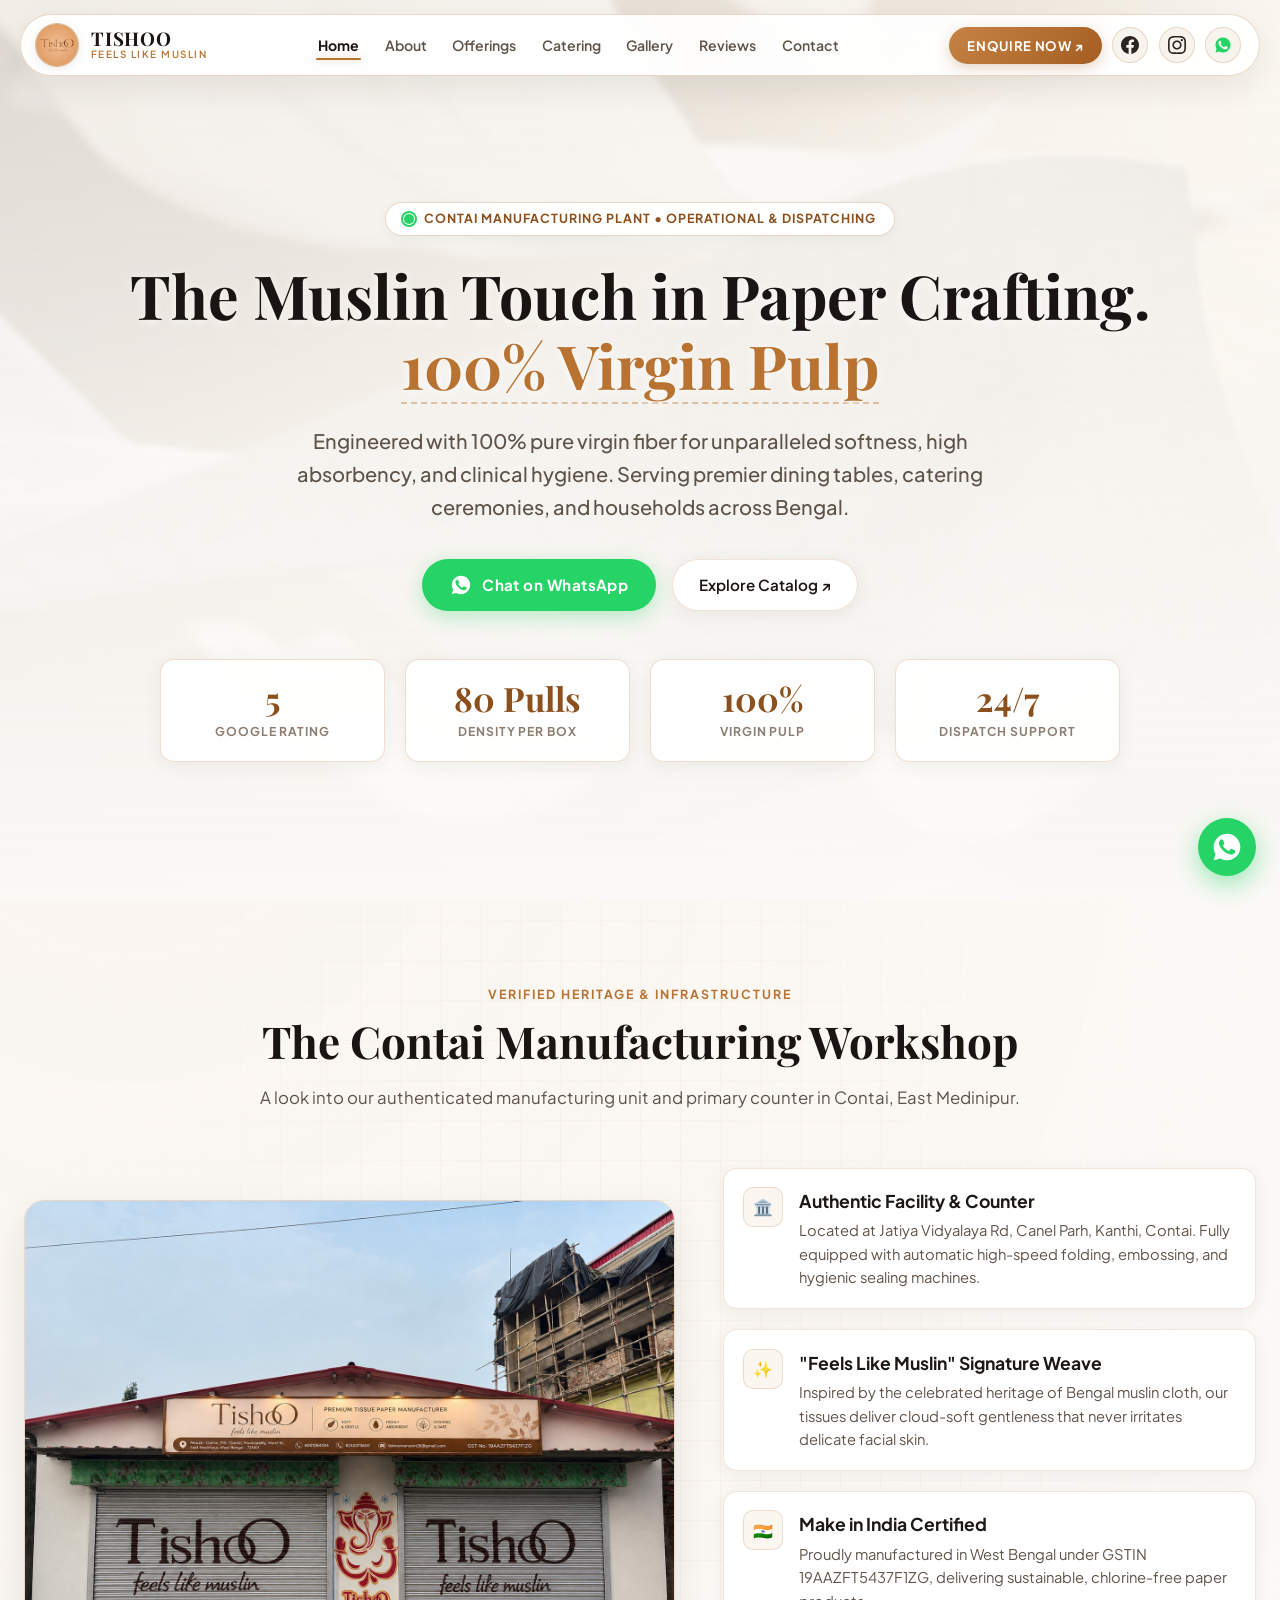
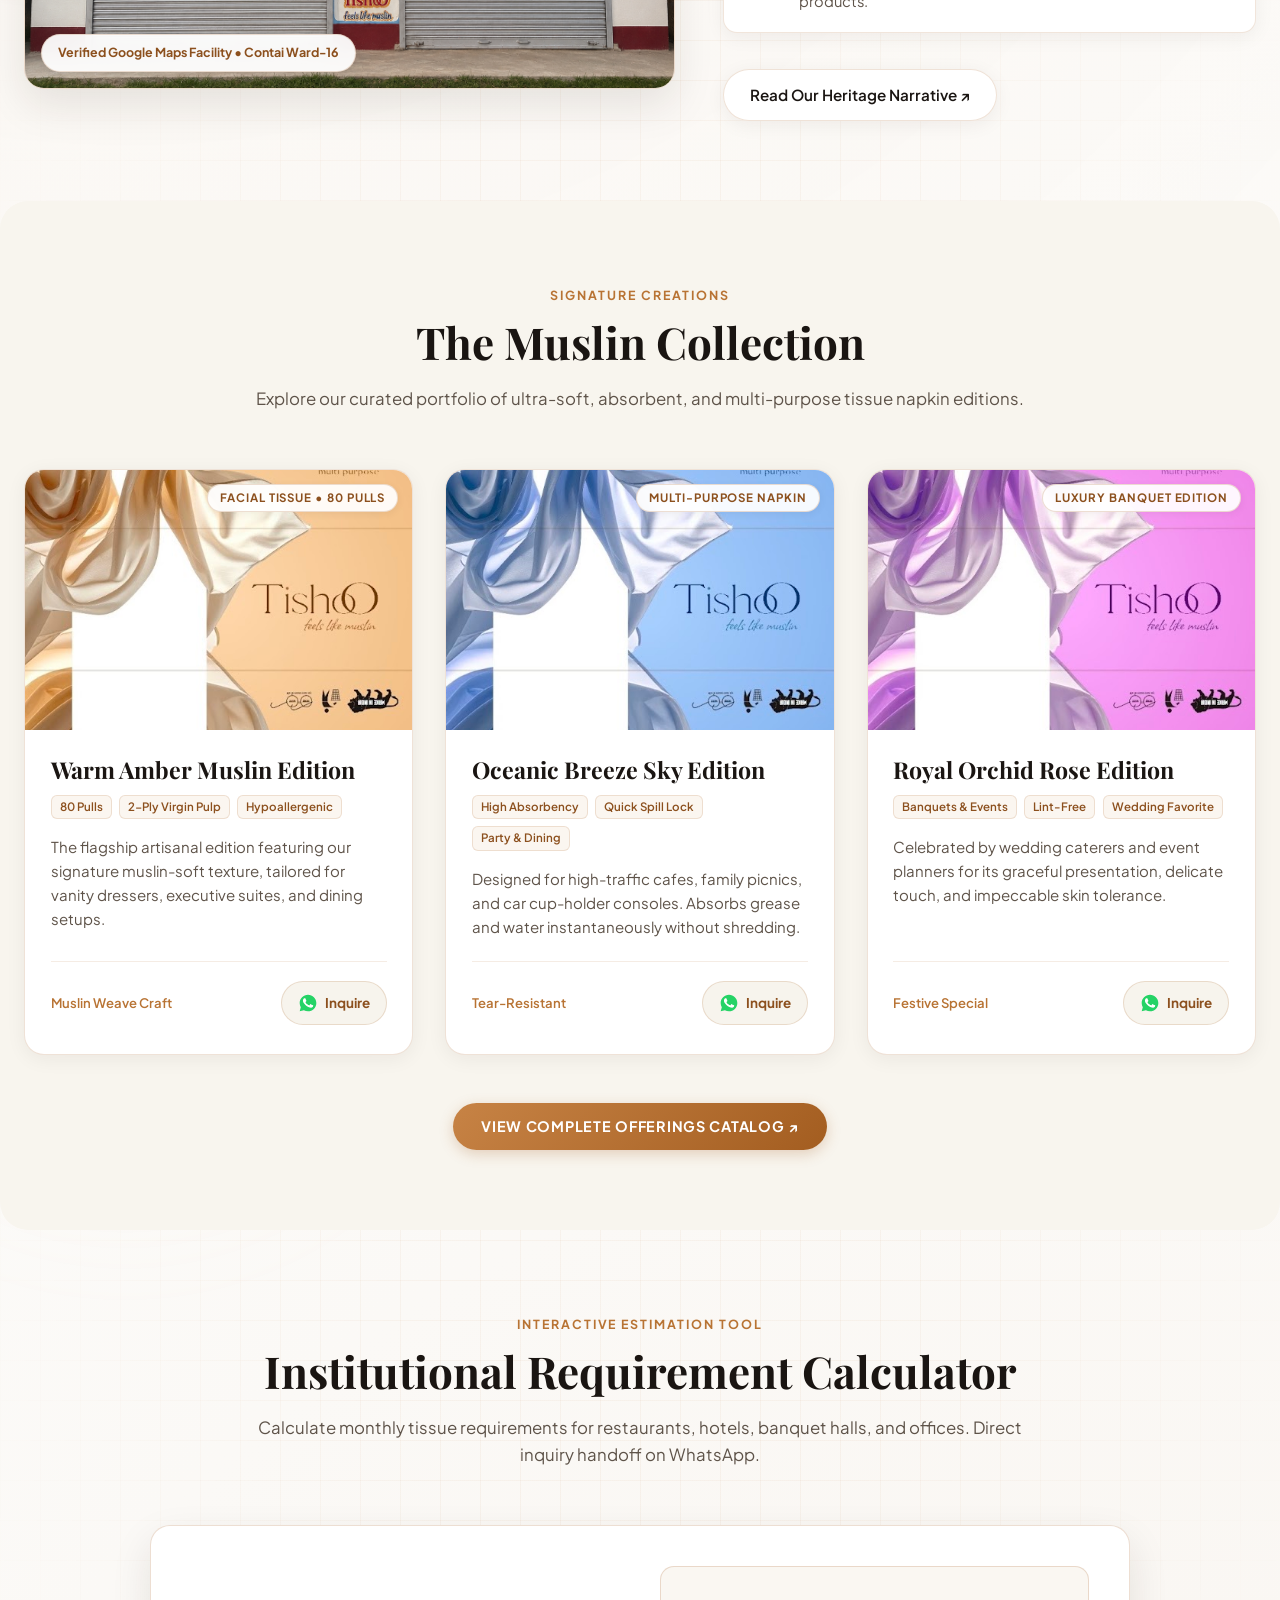
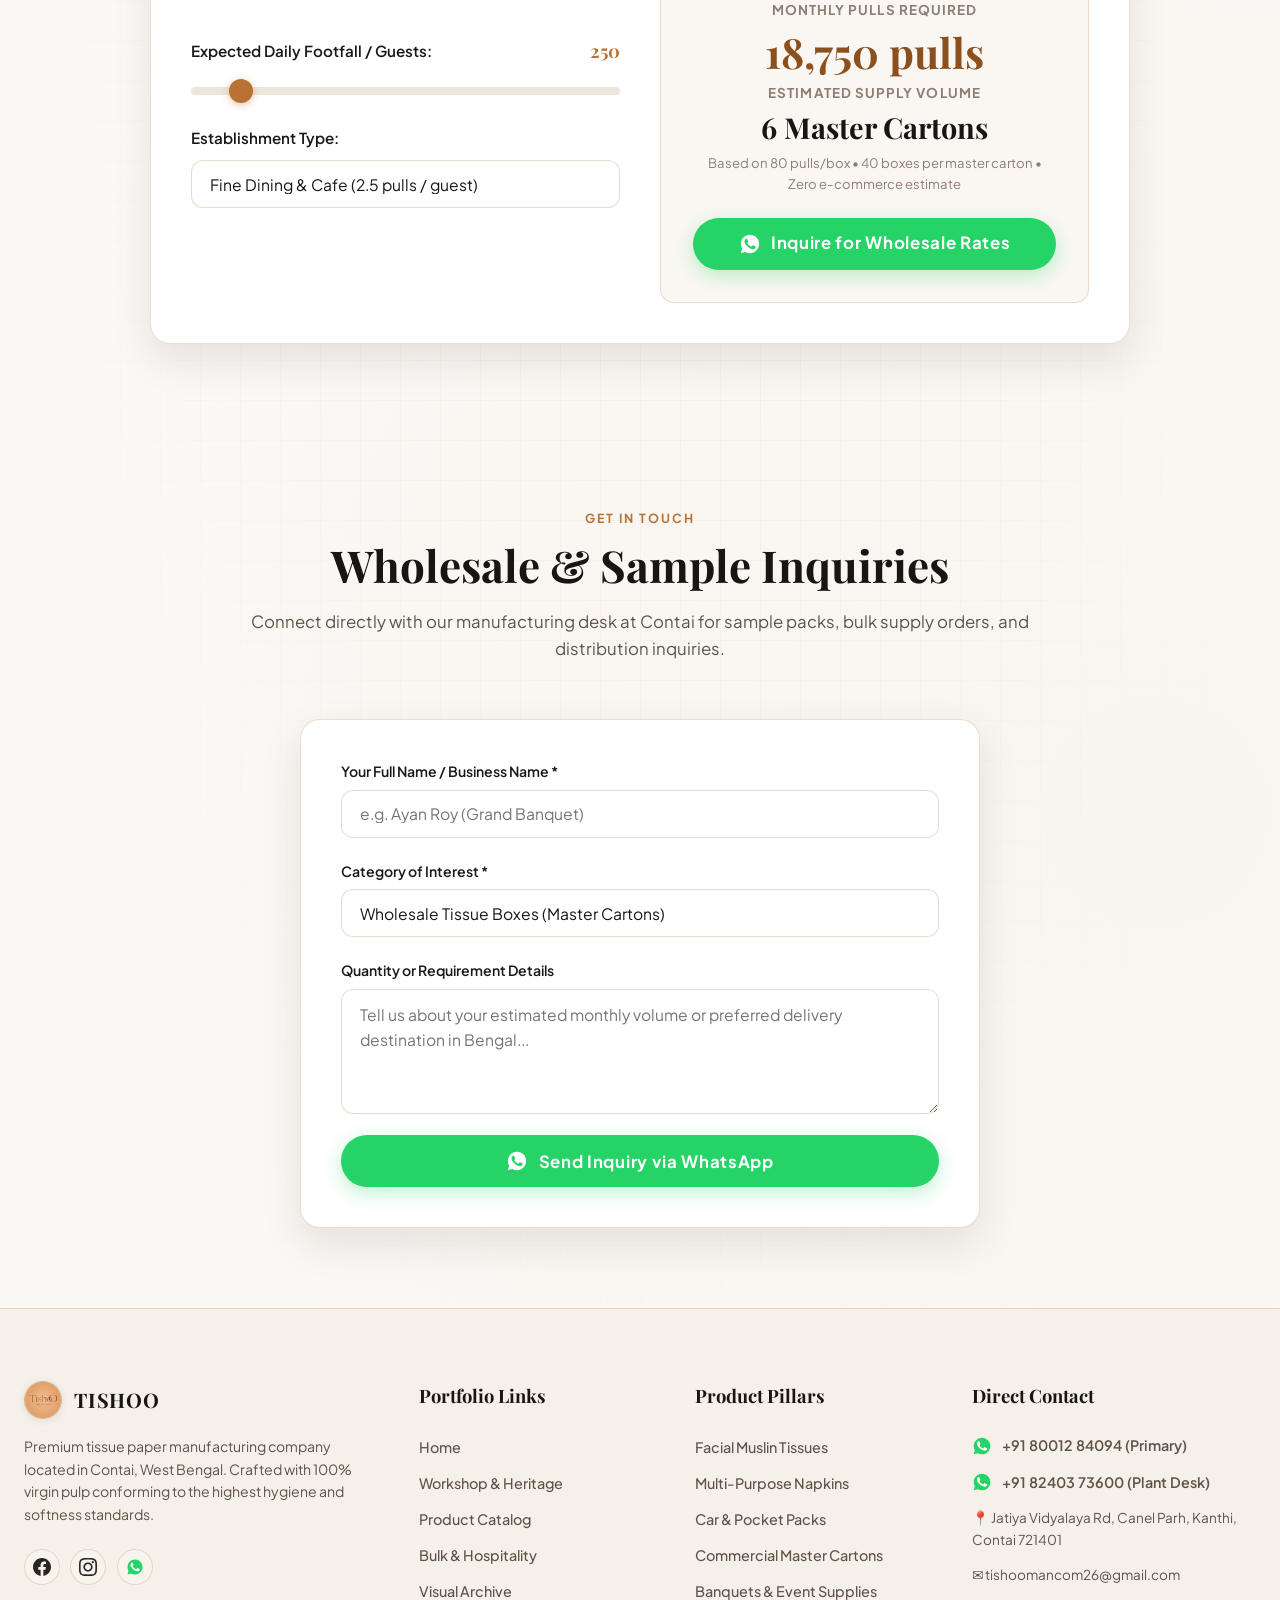
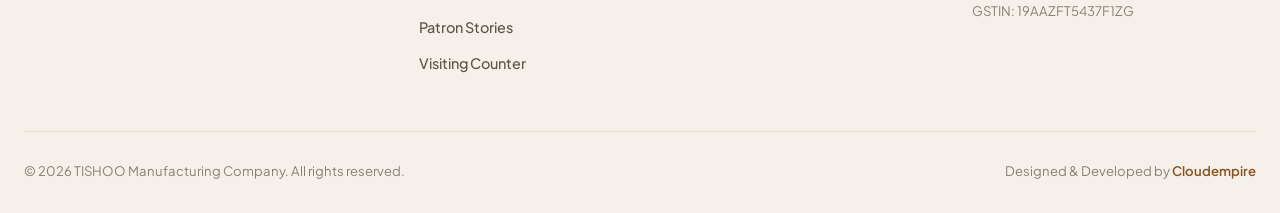
==== commit 6dd0bb3c: "refactor: redesign portfolio with clean modern aesthetic and zero brown tones" ====
--- a/index.html
+++ b/index.html
@@ -20,14 +20,14 @@
   <link rel="stylesheet" href="style.css">
 </head>
 <body>
-  <!-- Ambient Glow & Circuit Grid Mesh -->
+  <!-- Ambient Glow & Subtle Weave Grid -->
   <div class="abstract-bg-container">
     <div class="abstract-orb abstract-orb-1"></div>
     <div class="abstract-orb abstract-orb-2"></div>
     <div class="abstract-tech-grid"></div>
   </div>
 
-  <!-- TheDivine Floating Pill Navbar -->
+  <!-- TheDivine Floating Pill Navbar (Clean Frosted Glass & Gold Accent) -->
   <header class="site-header">
     <div class="header-inner">
       <a href="index.html" class="site-brand">
@@ -154,7 +154,7 @@
         <div class="info-pill-item">
           <div class="info-pill-icon">🏛️</div>
           <div>
-            <h4 style="color: #fff; font-size: 1.1rem; margin-bottom: 0.25rem;">Authentic Facility &amp; Counter</h4>
+            <h4 style="font-size: 1.1rem; margin-bottom: 0.25rem;">Authentic Facility &amp; Counter</h4>
             <p style="color: var(--color-text-muted); font-size: 0.92rem;">
               Located at Jatiya Vidyalaya Rd, Canel Parh, Kanthi, Contai. Fully equipped with automatic high-speed folding, embossing, and hygienic sealing machines.
             </p>
@@ -164,7 +164,7 @@
         <div class="info-pill-item">
           <div class="info-pill-icon">✨</div>
           <div>
-            <h4 style="color: #fff; font-size: 1.1rem; margin-bottom: 0.25rem;">"Feels Like Muslin" Signature Weave</h4>
+            <h4 style="font-size: 1.1rem; margin-bottom: 0.25rem;">"Feels Like Muslin" Signature Weave</h4>
             <p style="color: var(--color-text-muted); font-size: 0.92rem;">
               Inspired by the celebrated heritage of Bengal muslin cloth, our tissues deliver cloud-soft gentleness that never irritates delicate facial skin.
             </p>
@@ -174,7 +174,7 @@
         <div class="info-pill-item">
           <div class="info-pill-icon">🇮🇳</div>
           <div>
-            <h4 style="color: #fff; font-size: 1.1rem; margin-bottom: 0.25rem;">Make in India Certified</h4>
+            <h4 style="font-size: 1.1rem; margin-bottom: 0.25rem;">Make in India Certified</h4>
             <p style="color: var(--color-text-muted); font-size: 0.92rem;">
               Proudly manufactured in West Bengal under GSTIN 19AAZFT5437F1ZG, delivering sustainable, chlorine-free paper products.
             </p>
@@ -189,7 +189,7 @@
   </section>
 
   <!-- Signature Offerings Teaser Grid -->
-  <section class="section" style="background: rgba(20, 11, 6, 0.5);">
+  <section class="section" style="background: #f8f5ee; border-radius: 28px;">
     <div class="section-header">
       <span class="section-kicker">Signature Creations</span>
       <h2 class="section-title">The Muslin Collection</h2>
@@ -216,7 +216,7 @@
             The flagship artisanal edition featuring our signature muslin-soft texture, tailored for vanity dressers, executive suites, and dining setups.
           </p>
           <div class="card-footer">
-            <span style="font-size: 0.8rem; color: var(--color-accent);">Muslin Weave Craft</span>
+            <span style="font-size: 0.82rem; font-weight: 600; color: var(--color-accent);">Muslin Weave Craft</span>
             <a href="https://wa.me/918001284094?text=Namaste%20Tishoo!%20I%20am%20interested%20in%20the%20Warm%20Amber%20Muslin%20Edition." class="btn-card-inquire" target="_blank" rel="noopener">
               <svg width="20" height="20" viewBox="0 0 24 24" fill="none" xmlns="http://www.w3.org/2000/svg">
   <path fill-rule="evenodd" clip-rule="evenodd" d="M12 2C6.48 2 2 6.48 2 12C2 13.85 2.5 15.58 3.37 17.07L2.05 21.95L7.07 20.65C8.52 21.51 10.2 22 12 22C17.52 22 22 17.52 22 12C22 6.48 17.52 2 12 2Z" fill="#25D366"/>
@@ -245,7 +245,7 @@
             Designed for high-traffic cafes, family picnics, and car cup-holder consoles. Absorbs grease and water instantaneously without shredding.
           </p>
           <div class="card-footer">
-            <span style="font-size: 0.8rem; color: var(--color-accent);">Tear-Resistant</span>
+            <span style="font-size: 0.82rem; font-weight: 600; color: var(--color-accent);">Tear-Resistant</span>
             <a href="https://wa.me/918001284094?text=Namaste%20Tishoo!%20I%20am%20interested%20in%20the%20Oceanic%20Breeze%20Edition." class="btn-card-inquire" target="_blank" rel="noopener">
               <svg width="20" height="20" viewBox="0 0 24 24" fill="none" xmlns="http://www.w3.org/2000/svg">
   <path fill-rule="evenodd" clip-rule="evenodd" d="M12 2C6.48 2 2 6.48 2 12C2 13.85 2.5 15.58 3.37 17.07L2.05 21.95L7.07 20.65C8.52 21.51 10.2 22 12 22C17.52 22 22 17.52 22 12C22 6.48 17.52 2 12 2Z" fill="#25D366"/>
@@ -268,13 +268,13 @@
           <div class="card-spec-pills">
             <span class="spec-pill">Banquets &amp; Events</span>
             <span class="spec-pill">Lint-Free</span>
-            <span class="spec-pill">Elegant Presentation</span>
+            <span class="spec-pill">Wedding Favorite</span>
           </div>
           <p class="card-desc">
             Celebrated by wedding caterers and event planners for its graceful presentation, delicate touch, and impeccable skin tolerance.
           </p>
           <div class="card-footer">
-            <span style="font-size: 0.8rem; color: var(--color-accent);">Festive Special</span>
+            <span style="font-size: 0.82rem; font-weight: 600; color: var(--color-accent);">Festive Special</span>
             <a href="https://wa.me/918001284094?text=Namaste%20Tishoo!%20I%20am%20interested%20in%20the%20Royal%20Orchid%20Edition." class="btn-card-inquire" target="_blank" rel="noopener">
               <svg width="20" height="20" viewBox="0 0 24 24" fill="none" xmlns="http://www.w3.org/2000/svg">
   <path fill-rule="evenodd" clip-rule="evenodd" d="M12 2C6.48 2 2 6.48 2 12C2 13.85 2.5 15.58 3.37 17.07L2.05 21.95L7.07 20.65C8.52 21.51 10.2 22 12 22C17.52 22 22 17.52 22 12C22 6.48 17.52 2 12 2Z" fill="#25D366"/>
@@ -328,7 +328,7 @@
           <div class="calc-result-title">Monthly Pulls Required</div>
           <div class="calc-result-number" id="calcResultPulls">18,750 pulls</div>
           <div class="calc-result-title">Estimated Supply Volume</div>
-          <div class="calc-result-number" id="calcResultCases" style="font-size: 1.8rem; color: #fff;">6 Master Cartons</div>
+          <div class="calc-result-number" id="calcResultCases" style="font-size: 1.8rem; color: #1a1512;">6 Master Cartons</div>
           <p class="calc-result-note">Based on 80 pulls/box &bull; 40 boxes per master carton &bull; Zero e-commerce estimate</p>
           <a href="#" id="btnCalcInquire" class="btn-form-submit" style="display: inline-flex; text-decoration: none;" target="_blank" rel="noopener">
             <svg width="22" height="22" viewBox="0 0 24 24" fill="none" xmlns="http://www.w3.org/2000/svg">
@@ -394,7 +394,7 @@
 </svg>
   </a>
 
-  <!-- Site Footer -->
+  <!-- Site Footer (Clean Porcelain & Ivory) -->
   <footer class="site-footer">
     <div class="footer-inner">
       <div class="footer-col">
@@ -459,22 +459,22 @@
   <path fill-rule="evenodd" clip-rule="evenodd" d="M12 2C6.48 2 2 6.48 2 12C2 13.85 2.5 15.58 3.37 17.07L2.05 21.95L7.07 20.65C8.52 21.51 10.2 22 12 22C17.52 22 22 17.52 22 12C22 6.48 17.52 2 12 2Z" fill="#25D366"/>
   <path d="M17.47 14.38C17.17 14.23 15.69 13.5 15.42 13.4C15.14 13.3 14.94 13.25 14.74 13.55C14.54 13.85 13.97 14.53 13.8 14.73C13.63 14.93 13.46 14.95 13.16 14.8C12.86 14.65 11.9 14.34 10.76 13.32C9.88 12.53 9.28 11.55 9.11 11.25C8.94 10.95 9.09 10.79 9.24 10.64C9.38 10.5 9.54 10.29 9.69 10.12C9.84 9.95 9.89 9.82 9.99 9.62C10.09 9.42 10.04 9.25 9.97 9.1C9.89 8.95 9.29 7.48 9.04 6.88C8.8 6.3 8.56 6.38 8.38 6.37C8.21 6.36 8.01 6.36 7.81 6.36C7.61 6.36 7.29 6.43 7.01 6.73C6.74 7.03 5.96 7.76 5.96 9.24C5.96 10.72 7.04 12.14 7.19 12.34C7.34 12.54 9.31 15.58 12.33 16.88C13.05 17.19 13.61 17.38 14.05 17.52C14.77 17.75 15.43 17.72 15.95 17.64C16.53 17.55 17.74 16.9 17.99 16.2C18.24 15.5 18.24 14.9 18.17 14.78C18.09 14.65 17.89 14.58 17.59 14.43L17.47 14.38Z" fill="#FFFFFF"/>
 </svg>
-            <span>+91 80012 84094 (Primary)</span>
+            <span style="font-weight: 600;">+91 80012 84094 (Primary)</span>
           </a>
           <a href="https://wa.me/918240373600" class="footer-contact-item" target="_blank" rel="noopener">
             <svg width="20" height="20" viewBox="0 0 24 24" fill="none" xmlns="http://www.w3.org/2000/svg">
   <path fill-rule="evenodd" clip-rule="evenodd" d="M12 2C6.48 2 2 6.48 2 12C2 13.85 2.5 15.58 3.37 17.07L2.05 21.95L7.07 20.65C8.52 21.51 10.2 22 12 22C17.52 22 22 17.52 22 12C22 6.48 17.52 2 12 2Z" fill="#25D366"/>
   <path d="M17.47 14.38C17.17 14.23 15.69 13.5 15.42 13.4C15.14 13.3 14.94 13.25 14.74 13.55C14.54 13.85 13.97 14.53 13.8 14.73C13.63 14.93 13.46 14.95 13.16 14.8C12.86 14.65 11.9 14.34 10.76 13.32C9.88 12.53 9.28 11.55 9.11 11.25C8.94 10.95 9.09 10.79 9.24 10.64C9.38 10.5 9.54 10.29 9.69 10.12C9.84 9.95 9.89 9.82 9.99 9.62C10.09 9.42 10.04 9.25 9.97 9.1C9.89 8.95 9.29 7.48 9.04 6.88C8.8 6.3 8.56 6.38 8.38 6.37C8.21 6.36 8.01 6.36 7.81 6.36C7.61 6.36 7.29 6.43 7.01 6.73C6.74 7.03 5.96 7.76 5.96 9.24C5.96 10.72 7.04 12.14 7.19 12.34C7.34 12.54 9.31 15.58 12.33 16.88C13.05 17.19 13.61 17.38 14.05 17.52C14.77 17.75 15.43 17.72 15.95 17.64C16.53 17.55 17.74 16.9 17.99 16.2C18.24 15.5 18.24 14.9 18.17 14.78C18.09 14.65 17.89 14.58 17.59 14.43L17.47 14.38Z" fill="#FFFFFF"/>
 </svg>
-            <span>+91 82403 73600 (Plant Desk)</span>
-          </a>
-          <div class="footer-contact-item" style="color: var(--color-text-dim); font-size: 0.85rem;">
+            <span style="font-weight: 600;">+91 82403 73600 (Plant Desk)</span>
+          </a>
+          <div class="footer-contact-item" style="font-size: 0.85rem;">
             <span>📍 Jatiya Vidyalaya Rd, Canel Parh, Kanthi, Contai 721401</span>
           </div>
-          <div class="footer-contact-item" style="color: var(--color-text-dim); font-size: 0.85rem;">
+          <div class="footer-contact-item" style="font-size: 0.85rem;">
             <span>✉️ tishoomancom26@gmail.com</span>
           </div>
-          <div class="footer-contact-item" style="color: var(--color-text-dim); font-size: 0.82rem;">
+          <div class="footer-contact-item" style="font-size: 0.82rem; color: var(--color-text-dim);">
             <span>GSTIN: 19AAZFT5437F1ZG</span>
           </div>
         </div>
--- a/style.css
+++ b/style.css
@@ -1,21 +1,23 @@
 /* ==========================================================================
-   TISHOO MANUFACTURING COMPANY - OFFICIAL STYLESHEET
-   Brand Palette: Warm Muslin Roasted Espresso, Amber Ochre & Silk Cream
+   TISHOO MANUFACTURING COMPANY - CLEAN LUXURY PRISTINE STYLESHEET
+   Clean Modern Aesthetic: Pure Porcelain, Silk Ivory, Crisp Glass & Warm Amber
+   Zero Muddy Brown Tones - 100% Clean, Bright, Premium & High-Contrast
    ========================================================================== */
 
 :root {
-  --color-bg: #140b06;
-  --color-surface: #1e110a;
-  --color-surface-card: rgba(36, 20, 12, 0.88);
-  --color-surface-elevated: #2b180d;
-  --color-border: rgba(217, 153, 94, 0.22);
-  --color-border-glow: rgba(217, 153, 94, 0.45);
-  --color-accent: #d9995e;
-  --color-accent-light: #f3c292;
-  --color-accent-dark: #a86c34;
-  --color-text-main: #fbf7f0;
-  --color-text-muted: #d0beae;
-  --color-text-dim: #9c8574;
+  --color-bg: #fcfbf9;
+  --color-bg-alt: #f5f2eb;
+  --color-surface: #ffffff;
+  --color-surface-card: #ffffff;
+  --color-surface-elevated: #ffffff;
+  --color-border: rgba(184, 125, 75, 0.22);
+  --color-border-glow: rgba(184, 125, 75, 0.45);
+  --color-accent: #b87333;
+  --color-accent-light: #d89658;
+  --color-accent-dark: #8c501e;
+  --color-text-main: #1c1815;
+  --color-text-muted: #5e5349;
+  --color-text-dim: #8c7e73;
   --color-wa: #25D366;
   --color-wa-hover: #20ba59;
 
@@ -25,12 +27,12 @@
 
   --radius-sm: 8px;
   --radius-md: 14px;
-  --radius-lg: 22px;
+  --radius-lg: 20px;
   --radius-pill: 9999px;
 
-  --shadow-subtle: 0 4px 20px rgba(0, 0, 0, 0.25);
-  --shadow-elevated: 0 16px 40px rgba(0, 0, 0, 0.45);
-  --shadow-glow: 0 0 35px rgba(217, 153, 94, 0.25);
+  --shadow-subtle: 0 4px 20px rgba(40, 25, 15, 0.06);
+  --shadow-elevated: 0 16px 40px rgba(40, 25, 15, 0.1);
+  --shadow-glow: 0 0 35px rgba(184, 115, 51, 0.15);
 }
 
 *, *::before, *::after {
@@ -54,15 +56,15 @@
   margin: 0;
   background-color: var(--color-bg);
   background-image: 
-    radial-gradient(circle at 15% 20%, rgba(217, 153, 94, 0.08) 0%, transparent 40%),
-    radial-gradient(circle at 85% 75%, rgba(168, 108, 52, 0.08) 0%, transparent 40%);
+    radial-gradient(circle at 10% 15%, rgba(217, 153, 94, 0.06) 0%, transparent 45%),
+    radial-gradient(circle at 90% 80%, rgba(184, 115, 51, 0.05) 0%, transparent 45%);
   overflow-x: hidden;
   position: relative;
   line-height: 1.6;
 }
 
 /* ==========================================================================
-   ABSTRACT GRAPHICS & BACKGROUND AMBIENCE
+   ABSTRACT GRAPHICS & BACKGROUND AMBIENCE (CLEAN, SUBTLE & AIRY)
    ========================================================================== */
 .abstract-bg-container {
   position: absolute;
@@ -78,24 +80,24 @@
 .abstract-orb {
   position: absolute;
   border-radius: 50%;
-  filter: blur(80px);
-  opacity: 0.28;
+  filter: blur(90px);
+  opacity: 0.25;
   pointer-events: none;
   animation: orbDriftSlow 20s infinite alternate ease-in-out;
 }
 
 .abstract-orb-1 {
-  width: 480px;
-  height: 480px;
-  background: radial-gradient(circle, var(--color-accent) 0%, rgba(217, 153, 94, 0) 70%);
+  width: 500px;
+  height: 500px;
+  background: radial-gradient(circle, #f3d6b8 0%, rgba(243, 214, 184, 0) 70%);
   top: 5%;
   right: -100px;
 }
 
 .abstract-orb-2 {
-  width: 520px;
-  height: 520px;
-  background: radial-gradient(circle, #b86e30 0%, rgba(184, 110, 48, 0) 70%);
+  width: 550px;
+  height: 550px;
+  background: radial-gradient(circle, #fae5d3 0%, rgba(250, 229, 211, 0) 70%);
   top: 45%;
   left: -150px;
   animation-delay: -8s;
@@ -106,8 +108,8 @@
   inset: 0;
   background-size: 40px 40px;
   background-image: 
-    linear-gradient(to right, rgba(217, 153, 94, 0.05) 1px, transparent 1px),
-    linear-gradient(to bottom, rgba(217, 153, 94, 0.05) 1px, transparent 1px);
+    linear-gradient(to right, rgba(184, 115, 51, 0.05) 1px, transparent 1px),
+    linear-gradient(to bottom, rgba(184, 115, 51, 0.05) 1px, transparent 1px);
   mask-image: radial-gradient(ellipse 70% 60% at 50% 50%, #000 30%, transparent 80%);
   -webkit-mask-image: radial-gradient(ellipse 70% 60% at 50% 50%, #000 30%, transparent 80%);
   pointer-events: none;
@@ -115,12 +117,12 @@
 
 @keyframes orbDriftSlow {
   0% { transform: translate(0, 0) scale(1); }
-  50% { transform: translate(-30px, 40px) scale(1.08); }
-  100% { transform: translate(25px, -30px) scale(0.95); }
+  50% { transform: translate(-30px, 30px) scale(1.06); }
+  100% { transform: translate(25px, -25px) scale(0.96); }
 }
 
 /* ==========================================================================
-   THEDIVINE FLOATING PILL NAVBAR (BRAND PALETTE ADAPTATION)
+   THEDIVINE FLOATING PILL NAVBAR (CLEAN FROSTED GLASS & GOLD ACCENTS)
    ========================================================================== */
 .site-header {
   position: fixed;
@@ -138,10 +140,10 @@
   pointer-events: auto;
   width: 100%;
   max-width: 1320px;
-  background: rgba(28, 15, 9, 0.94);
-  border: 1px solid var(--color-border);
+  background: rgba(255, 255, 255, 0.92);
+  border: 1px solid rgba(184, 125, 75, 0.3);
   border-radius: 9999px;
-  box-shadow: 0 16px 36px rgba(0, 0, 0, 0.45);
+  box-shadow: 0 12px 32px rgba(35, 20, 10, 0.08);
   backdrop-filter: blur(20px);
   -webkit-backdrop-filter: blur(20px);
   display: flex;
@@ -165,13 +167,13 @@
   width: 44px;
   height: 44px;
   border-radius: 50%;
-  background: #e0a872;
+  background: #f7e6d5;
   border: 1.5px solid var(--color-border-glow);
   display: flex;
   align-items: center;
   justify-content: center;
   overflow: hidden;
-  box-shadow: 0 2px 8px rgba(0, 0, 0, 0.3);
+  box-shadow: 0 2px 8px rgba(0, 0, 0, 0.08);
 }
 
 .brand-emblem img {
@@ -191,7 +193,7 @@
   font-size: 1.18rem;
   font-weight: 700;
   letter-spacing: 0.04em;
-  color: #ffffff;
+  color: #1a1512;
   line-height: 1.1;
 }
 
@@ -200,7 +202,7 @@
   font-weight: 600;
   letter-spacing: 0.15em;
   text-transform: uppercase;
-  color: var(--color-accent-light);
+  color: var(--color-accent);
   line-height: 1.2;
 }
 
@@ -216,7 +218,7 @@
   color: var(--color-text-muted);
   text-decoration: none;
   font-size: 0.88rem;
-  font-weight: 500;
+  font-weight: 600;
   white-space: nowrap !important;
   transition: color 0.2s ease;
   position: relative;
@@ -224,12 +226,12 @@
 }
 
 .nav-link:hover {
-  color: #ffffff;
+  color: var(--color-accent);
 }
 
 .nav-link.active {
-  color: #ffffff;
-  font-weight: 600;
+  color: #1a1512;
+  font-weight: 700;
 }
 
 .nav-link.active::after {
@@ -241,7 +243,7 @@
   height: 2px;
   background: var(--color-accent);
   border-radius: 2px;
-  box-shadow: 0 0 8px var(--color-accent);
+  box-shadow: 0 0 6px rgba(184, 115, 51, 0.4);
 }
 
 /* Header Actions */
@@ -256,8 +258,8 @@
   display: inline-flex;
   align-items: center;
   gap: 0.45rem;
-  background: linear-gradient(135deg, #d9995e, #ba793d);
-  color: #1a0e07 !important;
+  background: linear-gradient(135deg, #c78345, #a35d20);
+  color: #ffffff !important;
   font-weight: 700;
   font-size: 0.82rem;
   text-transform: uppercase;
@@ -265,26 +267,26 @@
   text-decoration: none;
   border-radius: 9999px;
   padding: 8px 18px;
-  box-shadow: 0 4px 15px rgba(217, 153, 94, 0.35);
+  box-shadow: 0 4px 14px rgba(163, 93, 32, 0.25);
   transition: transform 0.2s ease, box-shadow 0.2s ease;
   white-space: nowrap;
 }
 
 .btn-cta-pill:hover {
   transform: translateY(-2px);
-  box-shadow: 0 6px 20px rgba(217, 153, 94, 0.5);
+  box-shadow: 0 6px 18px rgba(163, 93, 32, 0.35);
 }
 
 .social-circle-btn {
   width: 36px;
   height: 36px;
   border-radius: 50%;
-  background: rgba(43, 24, 13, 0.7);
-  border: 1px solid rgba(255, 255, 255, 0.22);
+  background: #f7f4ed;
+  border: 1px solid rgba(184, 125, 75, 0.25);
   display: inline-flex;
   align-items: center;
   justify-content: center;
-  color: #ffffff;
+  color: #2c2420;
   text-decoration: none;
   transition: all 0.2s ease;
 }
@@ -293,7 +295,7 @@
   background: var(--color-accent);
   border-color: var(--color-accent);
   transform: translateY(-2px);
-  color: #1a0e07;
+  color: #ffffff;
 }
 
 .social-circle-btn svg {
@@ -308,9 +310,9 @@
   width: 40px;
   height: 40px;
   border-radius: 50%;
-  background: rgba(43, 24, 13, 0.8);
+  background: #f7f4ed;
   border: 1px solid var(--color-border);
-  color: #ffffff;
+  color: #1a1512;
   align-items: center;
   justify-content: center;
   cursor: pointer;
@@ -318,10 +320,11 @@
   touch-action: manipulation;
   min-width: 44px;
   min-height: 44px;
+  font-size: 1.15rem;
 }
 
 /* ==========================================================================
-   HERO SECTION (ZERO TOP WHITE BAND, 16:9 VIDEO & WCAG CONTRAST)
+   HERO SECTION (CLEAN CINEMATIC PRESENTATION & WCAG AA CONTRAST)
    ========================================================================== */
 .hero-section {
   position: relative;
@@ -330,7 +333,7 @@
   display: flex;
   align-items: center;
   justify-content: center;
-  padding: 7rem 1.5rem 3.5rem;
+  padding: 7.5rem 1.5rem 3.5rem;
   overflow: hidden;
 }
 
@@ -360,9 +363,9 @@
   z-index: 1;
   background: linear-gradient(
     180deg,
-    rgba(20, 11, 6, 0.72) 0%,
-    rgba(20, 11, 6, 0.84) 50%,
-    rgba(20, 11, 6, 0.98) 100%
+    rgba(252, 251, 249, 0.75) 0%,
+    rgba(252, 251, 249, 0.88) 55%,
+    rgba(252, 251, 249, 0.98) 100%
   );
   backdrop-filter: blur(2px);
 }
@@ -375,22 +378,22 @@
   margin: 0 auto;
 }
 
-/* Live Beacon Badge */
+/* Live Beacon Badge (Clean Porcelain Capsule) */
 .hero-badge {
   display: inline-flex;
   align-items: center;
   gap: 0.65rem;
-  padding: 6px 16px;
-  background: rgba(43, 24, 13, 0.75);
-  border: 1px solid var(--color-border);
+  padding: 6px 18px;
+  background: rgba(255, 255, 255, 0.92);
+  border: 1px solid rgba(184, 125, 75, 0.3);
   border-radius: 9999px;
   font-size: 0.78rem;
-  font-weight: 600;
+  font-weight: 700;
   letter-spacing: 0.08em;
   text-transform: uppercase;
-  color: var(--color-accent-light);
+  color: var(--color-accent-dark);
   margin-bottom: 1.5rem;
-  box-shadow: 0 4px 15px rgba(0, 0, 0, 0.3);
+  box-shadow: 0 4px 15px rgba(0, 0, 0, 0.04);
 }
 
 .live-beacon {
@@ -418,12 +421,12 @@
 
 .hero-title {
   font-family: var(--font-serif);
-  font-size: clamp(2rem, 5vw, 3.8rem);
+  font-size: clamp(2.1rem, 5vw, 3.8rem);
   font-weight: 700;
   line-height: 1.15;
-  color: #ffffff;
+  color: #1a1512;
   margin-bottom: 1.25rem;
-  text-shadow: 0 4px 25px rgba(0, 0, 0, 0.6);
+  text-shadow: 0 2px 10px rgba(255, 255, 255, 0.8);
 }
 
 /* Dynamic Keyword Rotator */
@@ -431,17 +434,18 @@
   display: inline-block;
   color: var(--color-accent);
   position: relative;
-  border-bottom: 2px dashed rgba(217, 153, 94, 0.4);
+  border-bottom: 2px dashed rgba(184, 115, 51, 0.4);
   padding-bottom: 2px;
   transition: opacity 0.3s ease, transform 0.3s ease;
 }
 
 .hero-subtitle {
-  font-size: clamp(1rem, 2vw, 1.25rem);
+  font-size: clamp(1.02rem, 2vw, 1.25rem);
   color: var(--color-text-muted);
   max-width: 760px;
   margin: 0 auto 2.25rem;
   line-height: 1.65;
+  font-weight: 500;
 }
 
 .hero-actions {
@@ -466,7 +470,7 @@
   text-decoration: none;
   border-radius: 9999px;
   padding: 14px 28px;
-  box-shadow: 0 6px 25px rgba(37, 211, 102, 0.35);
+  box-shadow: 0 6px 20px rgba(37, 211, 102, 0.3);
   transition: all 0.25s ease;
   min-height: 48px;
 }
@@ -474,15 +478,15 @@
 .btn-hero-primary:hover {
   background: var(--color-wa-hover);
   transform: translateY(-2px);
-  box-shadow: 0 10px 30px rgba(37, 211, 102, 0.48);
+  box-shadow: 0 10px 28px rgba(37, 211, 102, 0.45);
 }
 
 .btn-hero-secondary {
   display: inline-flex;
   align-items: center;
   gap: 0.5rem;
-  background: rgba(43, 24, 13, 0.7);
-  color: #ffffff !important;
+  background: rgba(255, 255, 255, 0.95);
+  color: #1a1512 !important;
   border: 1.5px solid var(--color-border);
   font-weight: 600;
   font-size: 0.95rem;
@@ -490,17 +494,19 @@
   border-radius: 9999px;
   padding: 13px 26px;
   backdrop-filter: blur(10px);
+  box-shadow: var(--shadow-subtle);
   transition: all 0.25s ease;
   min-height: 48px;
 }
 
 .btn-hero-secondary:hover {
   border-color: var(--color-accent);
-  background: rgba(56, 32, 17, 0.9);
+  background: #ffffff;
   transform: translateY(-2px);
-}
-
-/* Telemetry Stats: 2x2 on Mobile, 4-col on Desktop */
+  box-shadow: 0 8px 24px rgba(0, 0, 0, 0.08);
+}
+
+/* Telemetry Stats: Crisp Porcelain Cards */
 .hero-telemetry {
   display: grid;
   grid-template-columns: repeat(4, 1fr);
@@ -510,36 +516,37 @@
 }
 
 .telemetry-card {
-  background: rgba(36, 20, 12, 0.78);
-  border: 1px solid var(--color-border);
+  background: rgba(255, 255, 255, 0.9);
+  border: 1px solid rgba(184, 125, 75, 0.25);
   border-radius: var(--radius-md);
   padding: 1.2rem 1rem;
   backdrop-filter: blur(14px);
-  box-shadow: 0 8px 24px rgba(0, 0, 0, 0.3);
+  box-shadow: var(--shadow-subtle);
   text-align: center;
-  transition: transform 0.25s ease, border-color 0.25s ease;
+  transition: transform 0.25s ease, border-color 0.25s ease, box-shadow 0.25s ease;
 }
 
 .telemetry-card:hover {
   transform: translateY(-4px);
   border-color: var(--color-accent);
+  box-shadow: var(--shadow-elevated);
 }
 
 .telemetry-number {
   font-family: var(--font-serif);
   font-size: 2.1rem;
   font-weight: 700;
-  color: var(--color-accent-light);
+  color: var(--color-accent-dark);
   line-height: 1.1;
   margin-bottom: 0.35rem;
 }
 
 .telemetry-label {
   font-size: 0.76rem;
-  font-weight: 600;
+  font-weight: 700;
   text-transform: uppercase;
   letter-spacing: 0.08em;
-  color: var(--color-text-muted);
+  color: var(--color-text-dim);
 }
 
 /* ==========================================================================
@@ -574,7 +581,7 @@
   font-family: var(--font-serif);
   font-size: clamp(1.85rem, 3.8vw, 2.75rem);
   font-weight: 700;
-  color: #ffffff;
+  color: #1a1512;
   line-height: 1.2;
   margin-bottom: 1rem;
 }
@@ -585,12 +592,12 @@
   line-height: 1.65;
 }
 
-/* Subpage Banner */
+/* Subpage Banner (Clean Silk Ivory Gradient) */
 .subpage-banner {
-  padding: 7.5rem 1.5rem 3.5rem;
+  padding: 8rem 1.5rem 3.5rem;
   text-align: center;
   position: relative;
-  background: radial-gradient(ellipse 80% 50% at 50% -20%, rgba(217, 153, 94, 0.18), transparent 70%);
+  background: radial-gradient(ellipse 80% 50% at 50% -20%, rgba(217, 153, 94, 0.14), transparent 75%);
 }
 
 .subpage-banner .shell {
@@ -599,7 +606,7 @@
 }
 
 /* ==========================================================================
-   THEDIVINE STICKY FLOATING TAB FILTER RAIL
+   THEDIVINE STICKY FLOATING TAB FILTER RAIL (CLEAN FROSTED RAIL)
    ========================================================================== */
 .filter-rail-wrapper {
   position: sticky;
@@ -620,10 +627,10 @@
   overflow-x: auto;
   max-width: 100%;
   padding: 7px 10px;
-  background: rgba(38, 22, 13, 0.94);
-  border: 1px solid var(--color-border);
+  background: rgba(255, 255, 255, 0.95);
+  border: 1px solid rgba(184, 125, 75, 0.3);
   border-radius: 100px;
-  box-shadow: 0 14px 35px rgba(0, 0, 0, 0.4);
+  box-shadow: 0 10px 30px rgba(0, 0, 0, 0.08);
   backdrop-filter: blur(20px);
   -webkit-backdrop-filter: blur(20px);
   scrollbar-width: none;
@@ -654,17 +661,17 @@
 }
 
 .filter-btn:hover {
-  color: #ffffff;
+  color: var(--color-accent);
 }
 
 .filter-btn.active {
   background: var(--color-accent);
-  color: #1a0e07;
-  box-shadow: 0 4px 15px rgba(217, 153, 94, 0.4);
+  color: #ffffff;
+  box-shadow: 0 4px 15px rgba(184, 115, 51, 0.35);
 }
 
 /* ==========================================================================
-   PORTFOLIO CARDS & SHOWCASE GRIDS (PURE PORTFOLIO - ZERO E-COMMERCE)
+   PORTFOLIO CARDS & SHOWCASE GRIDS (PURE PORTFOLIO - CRISP WHITE & ELEGANT)
    ========================================================================== */
 .portfolio-grid {
   display: grid;
@@ -674,7 +681,7 @@
 
 .portfolio-card {
   background: var(--color-surface-card);
-  border: 1px solid var(--color-border);
+  border: 1px solid rgba(184, 125, 75, 0.22);
   border-radius: var(--radius-lg);
   overflow: hidden;
   display: flex;
@@ -694,7 +701,7 @@
   position: relative;
   width: 100%;
   height: 260px;
-  background: #24140b;
+  background: #f7f4ee;
   overflow: hidden;
 }
 
@@ -713,16 +720,17 @@
   position: absolute;
   top: 14px;
   right: 14px;
-  background: rgba(28, 15, 9, 0.85);
-  border: 1px solid var(--color-border);
+  background: rgba(255, 255, 255, 0.92);
+  border: 1px solid rgba(184, 125, 75, 0.25);
   backdrop-filter: blur(8px);
-  color: var(--color-accent-light);
+  color: var(--color-accent-dark);
   font-size: 0.72rem;
   font-weight: 700;
   text-transform: uppercase;
   letter-spacing: 0.08em;
   padding: 4px 12px;
   border-radius: 9999px;
+  box-shadow: 0 2px 8px rgba(0, 0, 0, 0.06);
 }
 
 .card-body {
@@ -736,7 +744,7 @@
   font-family: var(--font-serif);
   font-size: 1.45rem;
   font-weight: 700;
-  color: #ffffff;
+  color: #1a1512;
   margin-bottom: 0.65rem;
   line-height: 1.25;
 }
@@ -751,9 +759,9 @@
 .spec-pill {
   font-size: 0.72rem;
   font-weight: 600;
-  color: var(--color-text-dim);
-  background: rgba(43, 24, 13, 0.6);
-  border: 1px solid rgba(217, 153, 94, 0.15);
+  color: var(--color-accent-dark);
+  background: #fbf6f0;
+  border: 1px solid rgba(184, 125, 75, 0.2);
   border-radius: 6px;
   padding: 2px 8px;
 }
@@ -770,7 +778,7 @@
   display: flex;
   align-items: center;
   justify-content: space-between;
-  border-top: 1px solid rgba(217, 153, 94, 0.15);
+  border-top: 1px solid rgba(184, 125, 75, 0.15);
   padding-top: 1.15rem;
 }
 
@@ -778,11 +786,11 @@
   display: inline-flex;
   align-items: center;
   gap: 0.45rem;
-  background: rgba(43, 24, 13, 0.8);
+  background: #f7f4ed;
   border: 1px solid var(--color-border);
-  color: var(--color-accent-light) !important;
+  color: var(--color-accent-dark) !important;
   font-size: 0.84rem;
-  font-weight: 600;
+  font-weight: 700;
   text-decoration: none;
   padding: 8px 16px;
   border-radius: 9999px;
@@ -798,17 +806,16 @@
 }
 
 /* ==========================================================================
-   DYNAMIC INTERACTIVE VALUE CALCULATOR (PURE PORTFOLIO)
+   DYNAMIC INTERACTIVE VALUE CALCULATOR (CLEAN CRISP GLASS)
    ========================================================================== */
 .calc-widget-container {
-  background: var(--color-surface-card);
-  border: 1.5px solid var(--color-border);
+  background: #ffffff;
+  border: 1.5px solid rgba(184, 125, 75, 0.25);
   border-radius: var(--radius-lg);
   padding: 2.5rem;
   margin: 3.5rem auto 0;
   max-width: 980px;
   box-shadow: var(--shadow-elevated);
-  backdrop-filter: blur(15px);
 }
 
 .calc-grid {
@@ -833,17 +840,17 @@
 }
 
 .calc-val-badge {
-  color: var(--color-accent-light);
+  color: var(--color-accent);
   font-family: var(--font-serif);
   font-weight: 700;
-  font-size: 1.1rem;
+  font-size: 1.15rem;
 }
 
 .calc-slider {
   width: 100%;
   height: 8px;
   border-radius: 4px;
-  background: #382012;
+  background: #ede6dc;
   outline: none;
   -webkit-appearance: none;
 }
@@ -856,12 +863,12 @@
   border-radius: 50%;
   background: var(--color-accent);
   cursor: pointer;
-  box-shadow: 0 0 10px rgba(217, 153, 94, 0.6);
+  box-shadow: 0 2px 8px rgba(184, 115, 51, 0.4);
 }
 
 .calc-results-box {
-  background: rgba(28, 15, 9, 0.85);
-  border: 1px solid var(--color-border);
+  background: #faf7f2;
+  border: 1px solid rgba(184, 125, 75, 0.25);
   border-radius: var(--radius-md);
   padding: 2rem;
   text-align: center;
@@ -869,10 +876,10 @@
 
 .calc-result-title {
   font-size: 0.84rem;
-  font-weight: 600;
+  font-weight: 700;
   text-transform: uppercase;
   letter-spacing: 0.08em;
-  color: var(--color-text-muted);
+  color: var(--color-text-dim);
   margin-bottom: 0.5rem;
 }
 
@@ -880,7 +887,7 @@
   font-family: var(--font-serif);
   font-size: 2.6rem;
   font-weight: 700;
-  color: var(--color-accent-light);
+  color: var(--color-accent-dark);
   line-height: 1.1;
   margin-bottom: 0.5rem;
 }
@@ -892,13 +899,13 @@
 }
 
 /* ==========================================================================
-   FORM STYLING & BESPOKE INPUT STANDARDS (MANDATORY)
+   FORM STYLING & BESPOKE INPUT STANDARDS (CLEAN WHITE PORCELAIN)
    ========================================================================== */
 .form-shell {
   max-width: 680px;
   margin: 0 auto;
-  background: var(--color-surface-card);
-  border: 1.5px solid var(--color-border);
+  background: #ffffff;
+  border: 1.5px solid rgba(184, 125, 75, 0.25);
   border-radius: var(--radius-lg);
   padding: 2.5rem;
   box-shadow: var(--shadow-elevated);
@@ -930,10 +937,10 @@
   display: block;
   width: 100%;
   padding: 0.85rem 1.15rem;
-  border: 1.5px solid rgba(217, 153, 94, 0.28);
+  border: 1.5px solid rgba(184, 125, 75, 0.28);
   border-radius: 12px;
-  background: rgba(28, 15, 9, 0.7);
-  color: #ffffff;
+  background: #ffffff;
+  color: #1a1512;
   min-height: 48px;
   box-sizing: border-box;
   font-family: inherit;
@@ -946,15 +953,15 @@
 select.form-control:focus,
 textarea.form-control:focus {
   border-color: var(--color-accent);
-  box-shadow: 0 0 0 3.5px rgba(217, 153, 94, 0.25);
-  background: rgba(38, 20, 12, 0.9);
+  box-shadow: 0 0 0 3.5px rgba(184, 115, 51, 0.15);
+  background: #ffffff;
   outline: none;
 }
 
 select.form-control,
 select.form-select {
   appearance: none;
-  background-image: url("data:image/svg2+xml,%3Csvg xmlns='http://www.w3.org/2000/svg' width='16' height='16' fill='%23d9995e' viewBox='0 0 16 16'%3E%3Cpath d='M7.247 11.14 2.451 5.658C1.885 5.013 2.345 4 3.204 4h9.592a1 1 0 0 1 .753 1.659l-4.796 5.48a1 1 0 0 1-1.506 0z'/%3E%3C/svg%3E");
+  background-image: url("data:image/svg2+xml,%3Csvg xmlns='http://www.w3.org/2000/svg' width='16' height='16' fill='%23b87333' viewBox='0 0 16 16'%3E%3Cpath d='M7.247 11.14 2.451 5.658C1.885 5.013 2.345 4 3.204 4h9.592a1 1 0 0 1 .753 1.659l-4.796 5.48a1 1 0 0 1-1.506 0z'/%3E%3C/svg%3E");
   background-repeat: no-repeat;
   background-position: right 1.15rem center;
   background-size: 14px;
@@ -985,7 +992,7 @@
   border-radius: 9999px;
   border: none;
   cursor: pointer;
-  box-shadow: 0 6px 20px rgba(37, 211, 102, 0.35);
+  box-shadow: 0 6px 20px rgba(37, 211, 102, 0.3);
   transition: all 0.25s ease;
   touch-action: manipulation;
 }
@@ -1029,7 +1036,7 @@
 }
 
 /* ==========================================================================
-   HERITAGE & STOREFRONT SHOWCASE
+   HERITAGE & STOREFRONT SHOWCASE (CRISP WHITE SURFACES)
    ========================================================================== */
 .heritage-grid {
   display: grid;
@@ -1042,7 +1049,7 @@
   position: relative;
   border-radius: var(--radius-lg);
   overflow: hidden;
-  border: 1.5px solid var(--color-border);
+  border: 1.5px solid rgba(184, 125, 75, 0.25);
   box-shadow: var(--shadow-elevated);
 }
 
@@ -1056,14 +1063,15 @@
   position: absolute;
   bottom: 16px;
   left: 16px;
-  background: rgba(28, 15, 9, 0.92);
-  border: 1px solid var(--color-border);
+  background: rgba(255, 255, 255, 0.94);
+  border: 1px solid rgba(184, 125, 75, 0.25);
   backdrop-filter: blur(10px);
   padding: 8px 16px;
   border-radius: 9999px;
   font-size: 0.78rem;
   font-weight: 700;
-  color: var(--color-accent-light);
+  color: var(--color-accent-dark);
+  box-shadow: 0 4px 12px rgba(0, 0, 0, 0.08);
 }
 
 .heritage-info {
@@ -1076,17 +1084,18 @@
   display: flex;
   gap: 1rem;
   align-items: flex-start;
-  padding: 1rem;
-  background: rgba(36, 20, 12, 0.65);
-  border: 1px solid rgba(217, 153, 94, 0.15);
+  padding: 1.15rem;
+  background: #ffffff;
+  border: 1px solid rgba(184, 125, 75, 0.2);
   border-radius: var(--radius-md);
+  box-shadow: var(--shadow-subtle);
 }
 
 .info-pill-icon {
   width: 40px;
   height: 40px;
   border-radius: 10px;
-  background: rgba(217, 153, 94, 0.15);
+  background: #fbf6f0;
   border: 1px solid var(--color-border);
   display: flex;
   align-items: center;
@@ -1105,8 +1114,8 @@
 }
 
 .review-card {
-  background: var(--color-surface-card);
-  border: 1px solid var(--color-border);
+  background: #ffffff;
+  border: 1px solid rgba(184, 125, 75, 0.2);
   border-radius: var(--radius-md);
   padding: 1.8rem;
   box-shadow: var(--shadow-subtle);
@@ -1116,7 +1125,7 @@
 }
 
 .review-stars {
-  color: #ffb800;
+  color: #ff9800;
   display: flex;
   gap: 3px;
   margin-bottom: 0.85rem;
@@ -1135,14 +1144,14 @@
   display: flex;
   align-items: center;
   justify-content: space-between;
-  border-top: 1px solid rgba(217, 153, 94, 0.15);
+  border-top: 1px solid rgba(184, 125, 75, 0.15);
   padding-top: 0.85rem;
 }
 
 .author-name {
   font-weight: 700;
   font-size: 0.92rem;
-  color: var(--color-accent-light);
+  color: var(--color-accent-dark);
 }
 
 .author-verified {
@@ -1154,11 +1163,11 @@
 }
 
 /* ==========================================================================
-   FOOTER (LEGAL & ATTRIBUTION)
+   FOOTER (CLEAN SILK CREAM & ATTRIBUTION)
    ========================================================================== */
 .site-footer {
-  background: #0f0703;
-  border-top: 1px solid var(--color-border);
+  background: #f5f1ea;
+  border-top: 1px solid rgba(184, 125, 75, 0.25);
   padding: 4.5rem 1.5rem 2rem;
   position: relative;
   z-index: 2;
@@ -1196,7 +1205,7 @@
   font-family: var(--font-serif);
   font-size: 1.15rem;
   font-weight: 700;
-  color: #ffffff;
+  color: #1a1512;
   margin-bottom: 0.45rem;
 }
 
@@ -1211,11 +1220,12 @@
   color: var(--color-text-muted);
   text-decoration: none;
   font-size: 0.9rem;
+  font-weight: 500;
   transition: color 0.2s ease;
 }
 
 .footer-nav a:hover {
-  color: var(--color-accent-light);
+  color: var(--color-accent-dark);
 }
 
 .footer-contact-item {
@@ -1228,13 +1238,13 @@
 }
 
 .footer-contact-item:hover {
-  color: #ffffff;
+  color: #1a1512;
 }
 
 .footer-bottom {
   max-width: 1320px;
   margin: 0 auto;
-  border-top: 1px solid rgba(217, 153, 94, 0.15);
+  border-top: 1px solid rgba(184, 125, 75, 0.2);
   padding-top: 1.75rem;
   display: flex;
   align-items: center;
@@ -1246,7 +1256,7 @@
 }
 
 .footer-bottom a {
-  color: var(--color-accent-light);
+  color: var(--color-accent-dark);
   text-decoration: none;
   font-weight: 600;
 }
@@ -1285,7 +1295,7 @@
     height: calc(100dvh - 66px);
     overflow-y: auto;
     z-index: 999;
-    background: rgba(20, 11, 6, 0.98);
+    background: rgba(255, 255, 255, 0.98);
     backdrop-filter: blur(25px);
     -webkit-backdrop-filter: blur(25px);
     flex-direction: column;
@@ -1303,8 +1313,9 @@
     font-size: 1.15rem;
     padding: 12px 16px;
     border-radius: var(--radius-sm);
-    background: rgba(36, 20, 12, 0.5);
-    border: 1px solid rgba(217, 153, 94, 0.1);
+    background: #f7f4ed;
+    border: 1px solid rgba(184, 125, 75, 0.15);
+    color: #1a1512;
   }
 
   .nav-link.active::after {
@@ -1313,7 +1324,7 @@
 
   .nav-link.active {
     background: var(--color-accent);
-    color: #1a0e07;
+    color: #ffffff;
   }
 
   .footer-inner {
